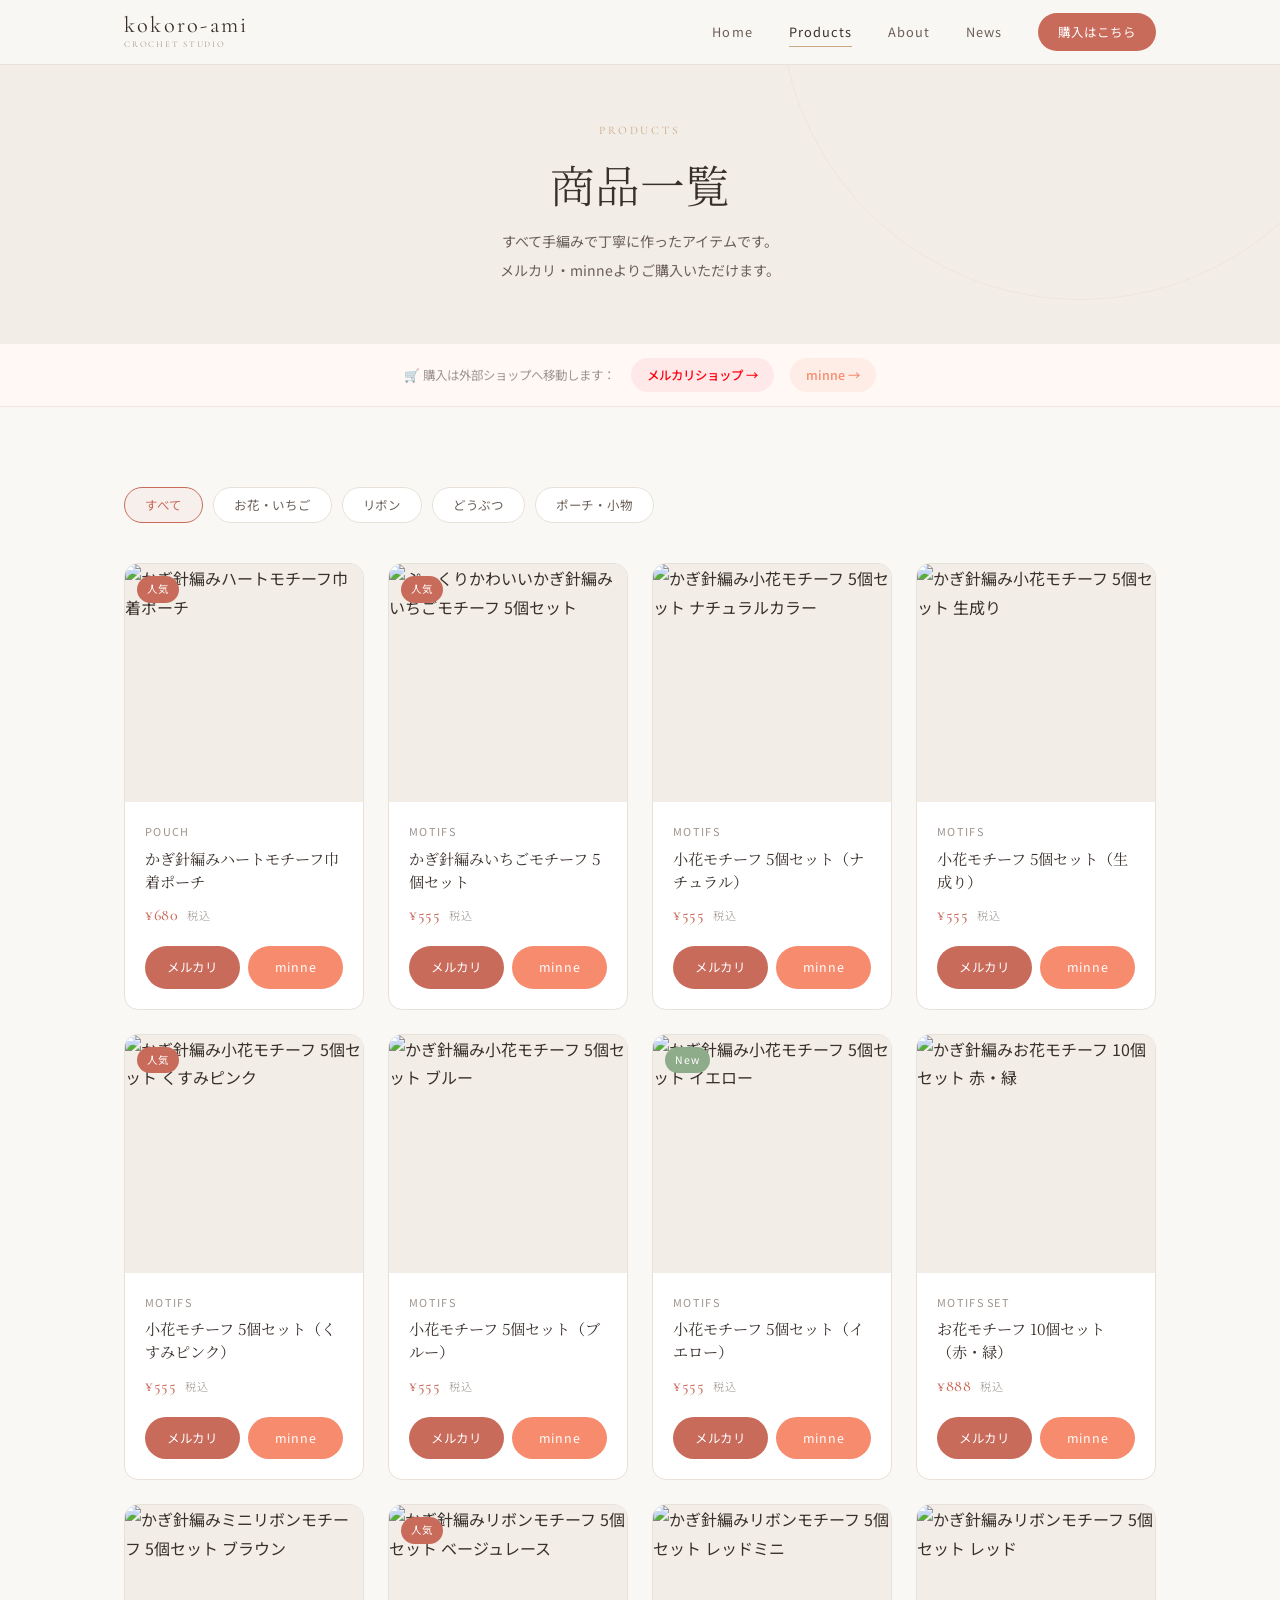
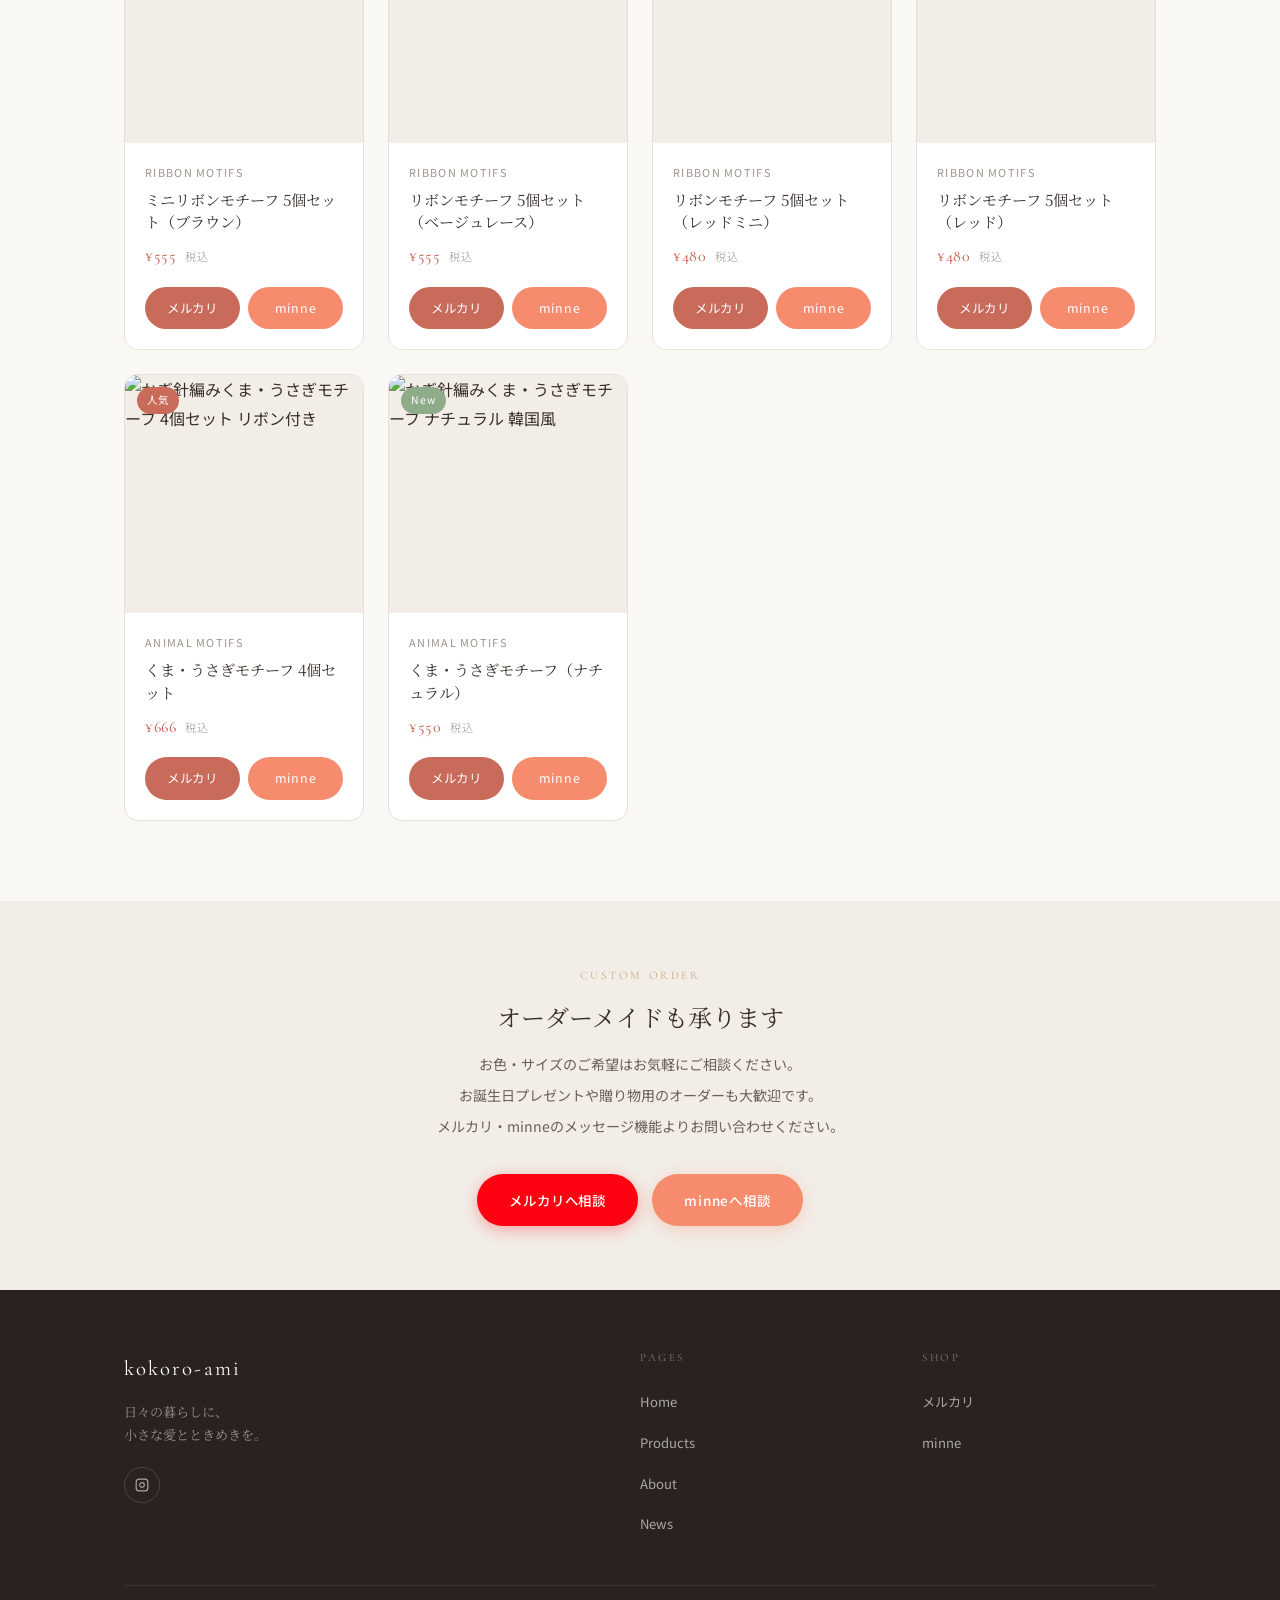
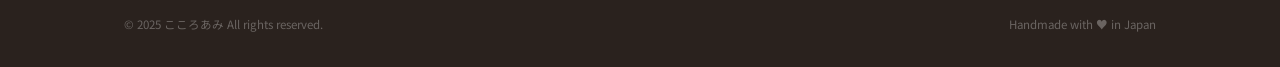
==== products.html @ f8384f7b "初回リリース: こころあみ ウェブサイト - トップページ / 商品一覧 / About / News の4ページ構成 - 全商品にminne実写画像を使用 - メルカリ・minne・Instagra" ====
<!DOCTYPE html>
<html lang="ja">
<head>
  <meta charset="UTF-8">
  <meta name="viewport" content="width=device-width, initial-scale=1.0">
  <title>商品一覧 | こころあみ Crochet Studio</title>
  <meta name="description" content="こころあみの商品一覧。かぎ針編みのモチーフ・リボン・どうぶつ・ポーチなど全商品をご覧いただけます。">
  <link rel="stylesheet" href="css/style.css">
  <link rel="preconnect" href="https://fonts.googleapis.com">
  <link rel="preconnect" href="https://fonts.gstatic.com" crossorigin>
</head>
<body>

  <!-- ========== HEADER ========== -->
  <header class="site-header">
    <div class="container">
      <div class="header-inner">
        <a href="index.html" class="site-logo">
          <span class="en">kokoro-ami</span>
          <span class="site-logo__sub">crochet studio</span>
        </a>
        <nav class="site-nav">
          <a href="index.html"    class="site-nav__link">Home</a>
          <a href="products.html" class="site-nav__link">Products</a>
          <a href="about.html"    class="site-nav__link">About</a>
          <a href="news.html"     class="site-nav__link">News</a>
          <a href="products.html" class="site-nav__cta">購入はこちら</a>
        </nav>
        <button class="hamburger" aria-label="メニュー">
          <span></span><span></span><span></span>
        </button>
      </div>
    </div>
    <nav class="mobile-nav">
      <a href="index.html"    class="mobile-nav__link">Home</a>
      <a href="products.html" class="mobile-nav__link">Products</a>
      <a href="about.html"    class="mobile-nav__link">About</a>
      <a href="news.html"     class="mobile-nav__link">News</a>
      <a href="products.html" class="mobile-nav__cta">商品をみる →</a>
    </nav>
  </header>

  <main>

    <!-- ========== PAGE HERO ========== -->
    <div class="page-hero">
      <p class="page-hero__label">Products</p>
      <h1 class="page-hero__title">商品一覧</h1>
      <p class="page-hero__desc">すべて手編みで丁寧に作ったアイテムです。<br>メルカリ・minneよりご購入いただけます。</p>
    </div>

    <!-- ========== SHOP NOTICE ========== -->
    <div style="background:#fff8f5;border-bottom:1px solid #f0e4dc;padding:14px 0;">
      <div class="container" style="display:flex;align-items:center;gap:16px;flex-wrap:wrap;justify-content:center;">
        <span style="font-size:0.78rem;color:#9e948d;">🛒 購入は外部ショップへ移動します：</span>
        <a href="https://jp.mercari.com/user/profile/524631286" target="_blank" rel="noopener"
           style="font-size:0.78rem;font-weight:500;color:#ff0211;background:rgba(255,2,17,0.06);padding:6px 16px;border-radius:100px;">
          メルカリショップ →
        </a>
        <a href="https://minne.com/@08024486901" target="_blank" rel="noopener"
           style="font-size:0.78rem;font-weight:500;color:#f68b6e;background:rgba(246,139,110,0.1);padding:6px 16px;border-radius:100px;">
          minne →
        </a>
      </div>
    </div>

    <!-- ========== PRODUCTS ========== -->
    <section class="section">
      <div class="container">

        <!-- Filter bar -->
        <div class="filter-bar" id="filterBar">
          <button class="filter-btn active" data-filter="all">すべて</button>
          <button class="filter-btn" data-filter="flower">お花・いちご</button>
          <button class="filter-btn" data-filter="ribbon">リボン</button>
          <button class="filter-btn" data-filter="animal">どうぶつ</button>
          <button class="filter-btn" data-filter="pouch">ポーチ・小物</button>
        </div>

        <div class="product-grid" id="productGrid">

          <!-- ── ポーチ ── -->
          <div class="product-card fade-in" data-category="pouch">
            <div class="product-card__img-wrap">
              <img src="https://image.minne.com/minne/mobile_app_product/480x480cq85/97c73c054693f925b05634281f126f0fa95602ac.jpeg"
                   alt="かぎ針編みハートモチーフ巾着ポーチ" loading="lazy">
              <span class="product-card__badge product-card__badge--popular">人気</span>
            </div>
            <div class="product-card__body">
              <p class="product-card__category">Pouch</p>
              <h3 class="product-card__name">かぎ針編みハートモチーフ巾着ポーチ</h3>
              <p class="product-card__price">¥680 <span>税込</span></p>
              <div class="product-card__actions">
                <a href="https://jp.mercari.com/user/profile/524631286" target="_blank" rel="noopener" class="btn btn--buy">メルカリ</a>
                <a href="https://minne.com/@08024486901" target="_blank" rel="noopener" class="btn btn--buy btn--buy-minne">minne</a>
              </div>
            </div>
          </div>

          <!-- ── いちご ── -->
          <div class="product-card fade-in" data-category="flower">
            <div class="product-card__img-wrap">
              <img src="https://image.minne.com/minne/mobile_app_product/480x480cq85/3b2feb68a5bfdeeb9cb91e5f90c5ac703e5b3133.jpeg"
                   alt="ぷっくりかわいいかぎ針編みいちごモチーフ 5個セット" loading="lazy">
              <span class="product-card__badge product-card__badge--popular">人気</span>
            </div>
            <div class="product-card__body">
              <p class="product-card__category">Motifs</p>
              <h3 class="product-card__name">かぎ針編みいちごモチーフ 5個セット</h3>
              <p class="product-card__price">¥555 <span>税込</span></p>
              <div class="product-card__actions">
                <a href="https://jp.mercari.com/user/profile/524631286" target="_blank" rel="noopener" class="btn btn--buy">メルカリ</a>
                <a href="https://minne.com/@08024486901" target="_blank" rel="noopener" class="btn btn--buy btn--buy-minne">minne</a>
              </div>
            </div>
          </div>

          <!-- ── お花（ナチュラル）── -->
          <div class="product-card fade-in" data-category="flower">
            <div class="product-card__img-wrap">
              <img src="https://image.minne.com/minne/mobile_app_product/480x480cq85/cc2a176c7b3c25e986ad065810cd9d0582f1ad86.jpeg"
                   alt="かぎ針編み小花モチーフ 5個セット ナチュラルカラー" loading="lazy">
            </div>
            <div class="product-card__body">
              <p class="product-card__category">Motifs</p>
              <h3 class="product-card__name">小花モチーフ 5個セット（ナチュラル）</h3>
              <p class="product-card__price">¥555 <span>税込</span></p>
              <div class="product-card__actions">
                <a href="https://jp.mercari.com/user/profile/524631286" target="_blank" rel="noopener" class="btn btn--buy">メルカリ</a>
                <a href="https://minne.com/@08024486901" target="_blank" rel="noopener" class="btn btn--buy btn--buy-minne">minne</a>
              </div>
            </div>
          </div>

          <!-- ── お花（生成り）── -->
          <div class="product-card fade-in" data-category="flower">
            <div class="product-card__img-wrap">
              <img src="https://image.minne.com/minne/mobile_app_product/480x480cq85/f30434375dd69c7af869bf06f82e122321175855.jpeg"
                   alt="かぎ針編み小花モチーフ 5個セット 生成り" loading="lazy">
            </div>
            <div class="product-card__body">
              <p class="product-card__category">Motifs</p>
              <h3 class="product-card__name">小花モチーフ 5個セット（生成り）</h3>
              <p class="product-card__price">¥555 <span>税込</span></p>
              <div class="product-card__actions">
                <a href="https://jp.mercari.com/user/profile/524631286" target="_blank" rel="noopener" class="btn btn--buy">メルカリ</a>
                <a href="https://minne.com/@08024486901" target="_blank" rel="noopener" class="btn btn--buy btn--buy-minne">minne</a>
              </div>
            </div>
          </div>

          <!-- ── お花（くすみピンク）── -->
          <div class="product-card fade-in" data-category="flower">
            <div class="product-card__img-wrap">
              <img src="https://image.minne.com/minne/mobile_app_product/480x480cq85/8d0871b282944b3da3c19ce23508d1c6f6ec4650.jpeg"
                   alt="かぎ針編み小花モチーフ 5個セット くすみピンク" loading="lazy">
              <span class="product-card__badge product-card__badge--popular">人気</span>
            </div>
            <div class="product-card__body">
              <p class="product-card__category">Motifs</p>
              <h3 class="product-card__name">小花モチーフ 5個セット（くすみピンク）</h3>
              <p class="product-card__price">¥555 <span>税込</span></p>
              <div class="product-card__actions">
                <a href="https://jp.mercari.com/user/profile/524631286" target="_blank" rel="noopener" class="btn btn--buy">メルカリ</a>
                <a href="https://minne.com/@08024486901" target="_blank" rel="noopener" class="btn btn--buy btn--buy-minne">minne</a>
              </div>
            </div>
          </div>

          <!-- ── 小花（ブルー）── -->
          <div class="product-card fade-in" data-category="flower">
            <div class="product-card__img-wrap">
              <img src="https://image.minne.com/minne/mobile_app_product/480x480cq85/32978cce001013e658154257174a0d63493a8c06.jpeg"
                   alt="かぎ針編み小花モチーフ 5個セット ブルー" loading="lazy">
            </div>
            <div class="product-card__body">
              <p class="product-card__category">Motifs</p>
              <h3 class="product-card__name">小花モチーフ 5個セット（ブルー）</h3>
              <p class="product-card__price">¥555 <span>税込</span></p>
              <div class="product-card__actions">
                <a href="https://jp.mercari.com/user/profile/524631286" target="_blank" rel="noopener" class="btn btn--buy">メルカリ</a>
                <a href="https://minne.com/@08024486901" target="_blank" rel="noopener" class="btn btn--buy btn--buy-minne">minne</a>
              </div>
            </div>
          </div>

          <!-- ── 小花（イエロー）── -->
          <div class="product-card fade-in" data-category="flower">
            <div class="product-card__img-wrap">
              <img src="https://image.minne.com/minne/mobile_app_product/480x480cq85/3549f0761dae6ce0ffcfe82671da58f5905525c5.jpeg"
                   alt="かぎ針編み小花モチーフ 5個セット イエロー" loading="lazy">
              <span class="product-card__badge product-card__badge--new">New</span>
            </div>
            <div class="product-card__body">
              <p class="product-card__category">Motifs</p>
              <h3 class="product-card__name">小花モチーフ 5個セット（イエロー）</h3>
              <p class="product-card__price">¥555 <span>税込</span></p>
              <div class="product-card__actions">
                <a href="https://jp.mercari.com/user/profile/524631286" target="_blank" rel="noopener" class="btn btn--buy">メルカリ</a>
                <a href="https://minne.com/@08024486901" target="_blank" rel="noopener" class="btn btn--buy btn--buy-minne">minne</a>
              </div>
            </div>
          </div>

          <!-- ── お花 10個セット ── -->
          <div class="product-card fade-in" data-category="flower">
            <div class="product-card__img-wrap">
              <img src="https://image.minne.com/minne/mobile_app_product/480x480cq85/abe0cb1739501a4a43c2a972c5ce974937daf04a.jpeg"
                   alt="かぎ針編みお花モチーフ 10個セット 赤・緑" loading="lazy">
            </div>
            <div class="product-card__body">
              <p class="product-card__category">Motifs Set</p>
              <h3 class="product-card__name">お花モチーフ 10個セット（赤・緑）</h3>
              <p class="product-card__price">¥888 <span>税込</span></p>
              <div class="product-card__actions">
                <a href="https://jp.mercari.com/user/profile/524631286" target="_blank" rel="noopener" class="btn btn--buy">メルカリ</a>
                <a href="https://minne.com/@08024486901" target="_blank" rel="noopener" class="btn btn--buy btn--buy-minne">minne</a>
              </div>
            </div>
          </div>

          <!-- ── リボン（ブラウン）── -->
          <div class="product-card fade-in" data-category="ribbon">
            <div class="product-card__img-wrap">
              <img src="https://image.minne.com/minne/mobile_app_product/480x480cq85/b83835acaa676615a3395aed237b5b21716f81ef.jpeg"
                   alt="かぎ針編みミニリボンモチーフ 5個セット ブラウン" loading="lazy">
            </div>
            <div class="product-card__body">
              <p class="product-card__category">Ribbon Motifs</p>
              <h3 class="product-card__name">ミニリボンモチーフ 5個セット（ブラウン）</h3>
              <p class="product-card__price">¥555 <span>税込</span></p>
              <div class="product-card__actions">
                <a href="https://jp.mercari.com/user/profile/524631286" target="_blank" rel="noopener" class="btn btn--buy">メルカリ</a>
                <a href="https://minne.com/@08024486901" target="_blank" rel="noopener" class="btn btn--buy btn--buy-minne">minne</a>
              </div>
            </div>
          </div>

          <!-- ── リボン（ベージュレース）── -->
          <div class="product-card fade-in" data-category="ribbon">
            <div class="product-card__img-wrap">
              <img src="https://image.minne.com/minne/mobile_app_product/480x480cq85/f4f87bc8ddf4c8d05d528da85dfa5c455a7cce2f.jpeg"
                   alt="かぎ針編みリボンモチーフ 5個セット ベージュレース" loading="lazy">
              <span class="product-card__badge product-card__badge--popular">人気</span>
            </div>
            <div class="product-card__body">
              <p class="product-card__category">Ribbon Motifs</p>
              <h3 class="product-card__name">リボンモチーフ 5個セット（ベージュレース）</h3>
              <p class="product-card__price">¥555 <span>税込</span></p>
              <div class="product-card__actions">
                <a href="https://jp.mercari.com/user/profile/524631286" target="_blank" rel="noopener" class="btn btn--buy">メルカリ</a>
                <a href="https://minne.com/@08024486901" target="_blank" rel="noopener" class="btn btn--buy btn--buy-minne">minne</a>
              </div>
            </div>
          </div>

          <!-- ── リボン（レッドミニ）── -->
          <div class="product-card fade-in" data-category="ribbon">
            <div class="product-card__img-wrap">
              <img src="https://image.minne.com/minne/mobile_app_product/480x480cq85/de746868013bb0dac34af6a8ea4a66ab222ffc91.jpeg"
                   alt="かぎ針編みリボンモチーフ 5個セット レッドミニ" loading="lazy">
            </div>
            <div class="product-card__body">
              <p class="product-card__category">Ribbon Motifs</p>
              <h3 class="product-card__name">リボンモチーフ 5個セット（レッドミニ）</h3>
              <p class="product-card__price">¥480 <span>税込</span></p>
              <div class="product-card__actions">
                <a href="https://jp.mercari.com/user/profile/524631286" target="_blank" rel="noopener" class="btn btn--buy">メルカリ</a>
                <a href="https://minne.com/@08024486901" target="_blank" rel="noopener" class="btn btn--buy btn--buy-minne">minne</a>
              </div>
            </div>
          </div>

          <!-- ── リボン（レッド）── -->
          <div class="product-card fade-in" data-category="ribbon">
            <div class="product-card__img-wrap">
              <img src="https://image.minne.com/minne/mobile_app_product/480x480cq85/39d3260df2d241d64e7bb2d0012b20b010deed7c.jpeg"
                   alt="かぎ針編みリボンモチーフ 5個セット レッド" loading="lazy">
            </div>
            <div class="product-card__body">
              <p class="product-card__category">Ribbon Motifs</p>
              <h3 class="product-card__name">リボンモチーフ 5個セット（レッド）</h3>
              <p class="product-card__price">¥480 <span>税込</span></p>
              <div class="product-card__actions">
                <a href="https://jp.mercari.com/user/profile/524631286" target="_blank" rel="noopener" class="btn btn--buy">メルカリ</a>
                <a href="https://minne.com/@08024486901" target="_blank" rel="noopener" class="btn btn--buy btn--buy-minne">minne</a>
              </div>
            </div>
          </div>

          <!-- ── くま・うさぎ 4個セット ── -->
          <div class="product-card fade-in" data-category="animal">
            <div class="product-card__img-wrap">
              <img src="https://image.minne.com/minne/mobile_app_product/480x480cq85/8b7760011ed27a3f1c31b550831278143e4acdd9.jpeg"
                   alt="かぎ針編みくま・うさぎモチーフ 4個セット リボン付き" loading="lazy">
              <span class="product-card__badge product-card__badge--popular">人気</span>
            </div>
            <div class="product-card__body">
              <p class="product-card__category">Animal Motifs</p>
              <h3 class="product-card__name">くま・うさぎモチーフ 4個セット</h3>
              <p class="product-card__price">¥666 <span>税込</span></p>
              <div class="product-card__actions">
                <a href="https://jp.mercari.com/user/profile/524631286" target="_blank" rel="noopener" class="btn btn--buy">メルカリ</a>
                <a href="https://minne.com/@08024486901" target="_blank" rel="noopener" class="btn btn--buy btn--buy-minne">minne</a>
              </div>
            </div>
          </div>

          <!-- ── くま・うさぎ ナチュラル ── -->
          <div class="product-card fade-in" data-category="animal">
            <div class="product-card__img-wrap">
              <img src="https://image.minne.com/minne/mobile_app_product/480x480cq85/6850656c6dcd702f2850e54897a5be87d08dbdc2.jpeg"
                   alt="かぎ針編みくま・うさぎモチーフ ナチュラル 韓国風" loading="lazy">
              <span class="product-card__badge product-card__badge--new">New</span>
            </div>
            <div class="product-card__body">
              <p class="product-card__category">Animal Motifs</p>
              <h3 class="product-card__name">くま・うさぎモチーフ（ナチュラル）</h3>
              <p class="product-card__price">¥550 <span>税込</span></p>
              <div class="product-card__actions">
                <a href="https://jp.mercari.com/user/profile/524631286" target="_blank" rel="noopener" class="btn btn--buy">メルカリ</a>
                <a href="https://minne.com/@08024486901" target="_blank" rel="noopener" class="btn btn--buy btn--buy-minne">minne</a>
              </div>
            </div>
          </div>

        </div>
      </div>
    </section>

    <!-- ========== CUSTOM ORDER CTA ========== -->
    <section style="background:var(--bg-alt);padding:64px 0;text-align:center;">
      <div class="container container--narrow">
        <span style="font-family:'Cormorant Garamond',serif;font-size:0.72rem;letter-spacing:0.22em;text-transform:uppercase;color:var(--primary);display:block;margin-bottom:14px;">Custom Order</span>
        <h2 style="font-family:'Noto Serif JP',serif;font-size:1.5rem;font-weight:400;margin-bottom:16px;color:var(--text);">オーダーメイドも承ります</h2>
        <p style="font-size:0.88rem;color:var(--text-mid);line-height:2.2;margin-bottom:32px;">
          お色・サイズのご希望はお気軽にご相談ください。<br>
          お誕生日プレゼントや贈り物用のオーダーも大歓迎です。<br>
          メルカリ・minneのメッセージ機能よりお問い合わせください。
        </p>
        <div style="display:flex;justify-content:center;gap:14px;flex-wrap:wrap;">
          <a href="https://jp.mercari.com/user/profile/524631286" target="_blank" rel="noopener" class="btn btn--mercari">メルカリへ相談</a>
          <a href="https://minne.com/@08024486901" target="_blank" rel="noopener" class="btn btn--minne">minneへ相談</a>
        </div>
      </div>
    </section>

  </main>

  <!-- ========== FOOTER ========== -->
  <footer class="site-footer">
    <div class="container">
      <div class="footer-inner">
        <div class="footer-brand">
          <p class="footer-brand__logo en">kokoro-ami</p>
          <p class="footer-brand__tagline">日々の暮らしに、<br>小さな愛とときめきを。</p>
          <div class="footer-social">
            <a href="https://www.instagram.com/life_m.to.s?igsh=MTYyY2ttYXVoemdxYQ%3D%3D&utm_source=qr" target="_blank" rel="noopener" class="footer-social__link" aria-label="Instagram">
              <svg width="14" height="14" viewBox="0 0 24 24" fill="none" stroke="currentColor" stroke-width="2">
                <rect x="2" y="2" width="20" height="20" rx="5"/><path d="M16 11.37A4 4 0 1 1 12.63 8 4 4 0 0 1 16 11.37z"/><line x1="17.5" y1="6.5" x2="17.51" y2="6.5"/>
              </svg>
            </a>
          </div>
        </div>
        <div class="footer-nav">
          <h3>Pages</h3>
          <ul>
            <li><a href="index.html">Home</a></li>
            <li><a href="products.html">Products</a></li>
            <li><a href="about.html">About</a></li>
            <li><a href="news.html">News</a></li>
          </ul>
        </div>
        <div class="footer-nav">
          <h3>Shop</h3>
          <ul>
            <li><a href="https://jp.mercari.com/user/profile/524631286" target="_blank" rel="noopener">メルカリ</a></li>
            <li><a href="https://minne.com/@08024486901" target="_blank" rel="noopener">minne</a></li>
          </ul>
        </div>
      </div>
      <div class="footer-bottom">
        <span>© 2025 こころあみ All rights reserved.</span>
        <span>Handmade with ♥ in Japan</span>
      </div>
    </div>
  </footer>

  <script src="js/main.js"></script>
  <script>
    const params = new URLSearchParams(window.location.search);
    const cat = params.get('cat');
    if (cat) {
      const btn = document.querySelector(`.filter-btn[data-filter="${cat}"]`);
      if (btn) btn.click();
    }
  </script>
</body>
</html>
---- css/style.css ----
/* ============================================
   てとて (Teto-te) — Handmade Shop
   Global Stylesheet
   ============================================ */

/* --- Google Fonts Import --- */
@import url('https://fonts.googleapis.com/css2?family=Cormorant+Garamond:ital,wght@0,300;0,400;0,500;1,300;1,400&family=Noto+Sans+JP:wght@300;400;500&family=Noto+Serif+JP:wght@300;400&display=swap');

/* --- CSS Custom Properties --- */
:root {
  --bg:           #faf8f5;
  --bg-alt:       #f2ede7;
  --bg-card:      #ffffff;
  --primary:      #c9a882;
  --primary-dark: #a8845f;
  --accent:       #c96b5a;
  --accent-soft:  #e8c0b5;
  --sage:         #8fac8a;
  --sage-light:   #d4e3d2;
  --text:         #3a302b;
  --text-mid:     #6b5f58;
  --text-light:   #9e948d;
  --white:        #ffffff;
  --border:       #e8e1d9;
  --shadow:       rgba(58, 48, 43, 0.08);
  --shadow-md:    rgba(58, 48, 43, 0.14);

  --font-en:      'Cormorant Garamond', Georgia, serif;
  --font-jp:      'Noto Sans JP', 'Hiragino Kaku Gothic ProN', sans-serif;
  --font-jp-serif:'Noto Serif JP', 'Hiragino Mincho ProN', serif;

  --radius-sm:    8px;
  --radius-md:    14px;
  --radius-lg:    24px;
  --radius-pill:  100px;

  --transition:   0.3s cubic-bezier(0.4, 0, 0.2, 1);
  --max-w:        1080px;
  --max-w-narrow: 720px;
}

/* --- Reset & Base --- */
*, *::before, *::after { box-sizing: border-box; margin: 0; padding: 0; }

html {
  scroll-behavior: smooth;
  font-size: 16px;
}

body {
  font-family: var(--font-jp);
  background-color: var(--bg);
  color: var(--text);
  line-height: 1.8;
  -webkit-font-smoothing: antialiased;
}

img { display: block; max-width: 100%; height: auto; }
a  { color: inherit; text-decoration: none; }
ul { list-style: none; }
button { cursor: pointer; border: none; background: none; font-family: inherit; }

/* --- Typography --- */
.en { font-family: var(--font-en); }

h1, h2, h3 {
  font-family: var(--font-jp-serif);
  font-weight: 400;
  line-height: 1.4;
}

/* --- Layout Utilities --- */
.container {
  width: 100%;
  max-width: var(--max-w);
  margin: 0 auto;
  padding: 0 24px;
}

.container--narrow {
  max-width: var(--max-w-narrow);
}

.section {
  padding: 80px 0;
}

.section--alt {
  background-color: var(--bg-alt);
}

/* --- Section Header --- */
.section-header {
  text-align: center;
  margin-bottom: 56px;
}

.section-header__label {
  display: inline-block;
  font-family: var(--font-en);
  font-size: 0.75rem;
  letter-spacing: 0.25em;
  text-transform: uppercase;
  color: var(--primary);
  margin-bottom: 12px;
}

.section-header__title {
  font-size: clamp(1.5rem, 4vw, 2rem);
  color: var(--text);
  margin-bottom: 16px;
}

.section-header__desc {
  font-size: 0.9rem;
  color: var(--text-mid);
  max-width: 520px;
  margin: 0 auto;
  line-height: 2;
}

/* ============================================
   HEADER / NAV
   ============================================ */
.site-header {
  position: fixed;
  top: 0; left: 0; right: 0;
  z-index: 100;
  background: rgba(250, 248, 245, 0.92);
  backdrop-filter: blur(12px);
  -webkit-backdrop-filter: blur(12px);
  border-bottom: 1px solid var(--border);
  transition: box-shadow var(--transition);
}

.site-header.scrolled {
  box-shadow: 0 2px 20px var(--shadow);
}

.header-inner {
  display: flex;
  align-items: center;
  justify-content: space-between;
  height: 64px;
}

.site-logo {
  font-family: var(--font-en);
  font-size: 1.4rem;
  font-weight: 400;
  letter-spacing: 0.1em;
  color: var(--text);
  display: flex;
  flex-direction: column;
  line-height: 1;
}

.site-logo__sub {
  font-size: 0.55rem;
  letter-spacing: 0.2em;
  color: var(--text-light);
  margin-top: 4px;
  text-transform: uppercase;
}

.site-nav {
  display: flex;
  align-items: center;
  gap: 36px;
}

.site-nav__link {
  font-size: 0.8rem;
  letter-spacing: 0.08em;
  color: var(--text-mid);
  transition: color var(--transition);
  position: relative;
}

.site-nav__link::after {
  content: '';
  position: absolute;
  bottom: -3px; left: 0; right: 100%;
  height: 1px;
  background: var(--primary);
  transition: right var(--transition);
}

.site-nav__link:hover,
.site-nav__link.active {
  color: var(--text);
}

.site-nav__link:hover::after,
.site-nav__link.active::after {
  right: 0;
}

.site-nav__cta {
  font-size: 0.78rem;
  letter-spacing: 0.08em;
  padding: 8px 20px;
  background: var(--accent);
  color: var(--white);
  border-radius: var(--radius-pill);
  transition: background var(--transition), transform var(--transition);
}

.site-nav__cta:hover {
  background: var(--primary-dark);
  transform: translateY(-1px);
}

/* Hamburger */
.hamburger {
  display: none;
  flex-direction: column;
  gap: 5px;
  padding: 4px;
}

.hamburger span {
  display: block;
  width: 22px;
  height: 1.5px;
  background: var(--text);
  border-radius: 2px;
  transition: var(--transition);
}

.hamburger.open span:nth-child(1) { transform: translateY(6.5px) rotate(45deg); }
.hamburger.open span:nth-child(2) { opacity: 0; }
.hamburger.open span:nth-child(3) { transform: translateY(-6.5px) rotate(-45deg); }

/* Mobile Nav */
.mobile-nav {
  display: none;
  flex-direction: column;
  background: var(--white);
  border-top: 1px solid var(--border);
  padding: 24px;
  gap: 20px;
}

.mobile-nav.open { display: flex; }

.mobile-nav__link {
  font-size: 0.9rem;
  color: var(--text-mid);
  padding: 8px 0;
  border-bottom: 1px solid var(--border);
}

.mobile-nav__cta {
  margin-top: 8px;
  text-align: center;
  padding: 12px;
  background: var(--accent);
  color: var(--white);
  border-radius: var(--radius-pill);
  font-size: 0.85rem;
}

/* ============================================
   HERO
   ============================================ */
.hero {
  min-height: 100svh;
  display: flex;
  align-items: center;
  position: relative;
  overflow: hidden;
  padding-top: 64px;
}

.hero-bg {
  position: absolute;
  inset: 0;
  background:
    radial-gradient(ellipse 80% 60% at 70% 50%, #f0e8df 0%, transparent 60%),
    radial-gradient(ellipse 50% 80% at 20% 80%, #e8d8cc 0%, transparent 50%),
    var(--bg);
}

/* Decorative circles */
.hero-bg::before {
  content: '';
  position: absolute;
  width: 400px; height: 400px;
  border-radius: 50%;
  border: 1px solid rgba(201, 168, 130, 0.2);
  top: 10%; right: 5%;
}

.hero-bg::after {
  content: '';
  position: absolute;
  width: 240px; height: 240px;
  border-radius: 50%;
  border: 1px solid rgba(201, 168, 130, 0.15);
  bottom: 15%; left: 8%;
}

.hero-inner {
  position: relative;
  z-index: 1;
  display: grid;
  grid-template-columns: 1fr 1fr;
  gap: 60px;
  align-items: center;
}

.hero-text { max-width: 520px; }

.hero-badge {
  display: inline-flex;
  align-items: center;
  gap: 8px;
  font-family: var(--font-en);
  font-size: 0.72rem;
  letter-spacing: 0.2em;
  text-transform: uppercase;
  color: var(--primary);
  background: rgba(201, 168, 130, 0.12);
  padding: 6px 16px;
  border-radius: var(--radius-pill);
  margin-bottom: 28px;
}

.hero-badge::before {
  content: '';
  width: 6px; height: 6px;
  border-radius: 50%;
  background: var(--primary);
}

.hero-title {
  font-family: var(--font-jp-serif);
  font-size: clamp(2rem, 5vw, 3rem);
  font-weight: 300;
  line-height: 1.5;
  color: var(--text);
  margin-bottom: 12px;
}

.hero-title em {
  font-style: italic;
  font-family: var(--font-en);
  font-size: clamp(2.8rem, 7vw, 4.2rem);
  color: var(--primary);
  display: block;
  line-height: 1.1;
}

.hero-desc {
  font-size: 0.9rem;
  color: var(--text-mid);
  line-height: 2;
  margin-bottom: 36px;
  max-width: 400px;
}

.hero-actions {
  display: flex;
  align-items: center;
  gap: 20px;
  flex-wrap: wrap;
}

.btn {
  display: inline-flex;
  align-items: center;
  gap: 8px;
  font-family: var(--font-jp);
  font-size: 0.82rem;
  letter-spacing: 0.06em;
  padding: 14px 28px;
  border-radius: var(--radius-pill);
  transition: all var(--transition);
  white-space: nowrap;
}

.btn--primary {
  background: var(--accent);
  color: var(--white);
  box-shadow: 0 4px 16px rgba(201, 107, 90, 0.3);
}

.btn--primary:hover {
  background: #b85a49;
  transform: translateY(-2px);
  box-shadow: 0 8px 24px rgba(201, 107, 90, 0.35);
}

.btn--outline {
  border: 1px solid var(--border);
  color: var(--text-mid);
  background: transparent;
}

.btn--outline:hover {
  border-color: var(--primary);
  color: var(--text);
  background: rgba(201, 168, 130, 0.06);
}

.btn--ghost {
  color: var(--text-mid);
  font-size: 0.8rem;
  padding: 0;
  text-decoration: underline;
  text-underline-offset: 4px;
  text-decoration-color: var(--border);
  transition: color var(--transition), text-decoration-color var(--transition);
}

.btn--ghost:hover {
  color: var(--accent);
  text-decoration-color: var(--accent);
}

/* Hero visual */
.hero-visual {
  display: grid;
  grid-template-columns: 1fr 1fr;
  grid-template-rows: auto auto;
  gap: 16px;
}

.hero-card {
  border-radius: var(--radius-md);
  overflow: hidden;
  position: relative;
  aspect-ratio: 3/4;
  background: var(--bg-alt);
}

.hero-card:first-child {
  grid-column: span 2;
  aspect-ratio: 16/9;
}

.hero-card img,
.hero-card .placeholder-img {
  width: 100%; height: 100%;
  object-fit: cover;
}

/* Placeholder image CSS art */
.placeholder-img {
  display: flex;
  align-items: center;
  justify-content: center;
  font-family: var(--font-en);
  font-size: 0.7rem;
  letter-spacing: 0.15em;
  color: rgba(255,255,255,0.7);
  text-transform: uppercase;
}

.placeholder-img--hero1 {
  background: linear-gradient(135deg, #d4a896 0%, #c8846e 40%, #b06050 100%);
}

.placeholder-img--hero2 {
  background: linear-gradient(135deg, #e8d5c4 0%, #d4b99a 100%);
}

.placeholder-img--hero3 {
  background: linear-gradient(135deg, #c8d8c4 0%, #a0bc9c 100%);
}

/* ============================================
   CATEGORY SECTION
   ============================================ */
.category-grid {
  display: grid;
  grid-template-columns: repeat(3, 1fr);
  gap: 20px;
}

.category-card {
  position: relative;
  border-radius: var(--radius-lg);
  overflow: hidden;
  aspect-ratio: 3/4;
  cursor: pointer;
  transition: transform var(--transition);
}

.category-card:hover {
  transform: translateY(-4px);
}

.category-card:hover .category-card__overlay {
  opacity: 1;
}

.category-card:hover .category-card__img {
  transform: scale(1.04);
}

.category-card__img {
  width: 100%; height: 100%;
  object-fit: cover;
  transition: transform 0.6s cubic-bezier(0.4, 0, 0.2, 1);
}

.ph-hairgom {
  background: linear-gradient(160deg, #e8c4c0 0%, #c9756a 50%, #a85a52 100%);
}

.ph-amigurumi {
  background: linear-gradient(160deg, #f0e0cc 0%, #d4b080 50%, #b89060 100%);
}

.ph-kinchaku {
  background: linear-gradient(160deg, #d8e4d0 0%, #a8c0a0 50%, #7a9870 100%);
}

.category-card__overlay {
  position: absolute;
  inset: 0;
  background: rgba(58, 48, 43, 0.25);
  opacity: 0;
  transition: opacity var(--transition);
}

.category-card__body {
  position: absolute;
  bottom: 0; left: 0; right: 0;
  padding: 28px 24px 24px;
  background: linear-gradient(to top, rgba(30,20,15,0.75) 0%, transparent 100%);
  color: var(--white);
}

.category-card__en {
  font-family: var(--font-en);
  font-size: 0.7rem;
  letter-spacing: 0.2em;
  text-transform: uppercase;
  opacity: 0.8;
  margin-bottom: 4px;
}

.category-card__name {
  font-family: var(--font-jp-serif);
  font-size: 1.1rem;
  font-weight: 400;
  margin-bottom: 8px;
}

.category-card__link {
  display: inline-flex;
  align-items: center;
  gap: 6px;
  font-size: 0.72rem;
  letter-spacing: 0.08em;
  opacity: 0.9;
  transition: gap var(--transition);
}

.category-card:hover .category-card__link { gap: 10px; }

.category-card__link::after {
  content: '→';
  font-family: Georgia, serif;
}

/* ============================================
   PRODUCT CARDS
   ============================================ */
.product-grid {
  display: grid;
  grid-template-columns: repeat(auto-fill, minmax(240px, 1fr));
  gap: 24px;
}

.product-card {
  background: var(--bg-card);
  border-radius: var(--radius-md);
  overflow: hidden;
  border: 1px solid var(--border);
  transition: transform var(--transition), box-shadow var(--transition);
  position: relative;
}

.product-card:hover {
  transform: translateY(-6px);
  box-shadow: 0 16px 40px var(--shadow-md);
}

.product-card__img-wrap {
  position: relative;
  aspect-ratio: 1/1;
  overflow: hidden;
  background: var(--bg-alt);
}

.product-card__img-wrap img,
.product-card__img-wrap .ph {
  width: 100%; height: 100%;
  object-fit: cover;
  transition: transform 0.6s cubic-bezier(0.4,0,0.2,1);
}

.product-card:hover .product-card__img-wrap img,
.product-card:hover .product-card__img-wrap .ph {
  transform: scale(1.06);
}

.product-card__badge {
  position: absolute;
  top: 12px; left: 12px;
  background: var(--accent);
  color: var(--white);
  font-size: 0.65rem;
  letter-spacing: 0.08em;
  padding: 4px 10px;
  border-radius: var(--radius-pill);
}

.product-card__badge--new { background: var(--sage); }
.product-card__badge--popular { background: var(--accent); }

.product-card__body {
  padding: 20px;
}

.product-card__category {
  font-size: 0.68rem;
  letter-spacing: 0.12em;
  color: var(--text-light);
  text-transform: uppercase;
  margin-bottom: 6px;
}

.product-card__name {
  font-family: var(--font-jp-serif);
  font-size: 0.95rem;
  color: var(--text);
  margin-bottom: 8px;
  line-height: 1.5;
}

.product-card__price {
  font-family: var(--font-en);
  font-size: 1rem;
  color: var(--accent);
  font-weight: 500;
  letter-spacing: 0.04em;
  margin-bottom: 16px;
}

.product-card__price span {
  font-size: 0.7rem;
  color: var(--text-light);
  font-family: var(--font-jp);
  font-weight: 300;
  margin-left: 4px;
}

.product-card__actions {
  display: flex;
  gap: 8px;
}

.btn--buy {
  flex: 1;
  justify-content: center;
  padding: 10px 16px;
  font-size: 0.78rem;
  background: var(--accent);
  color: var(--white);
  border-radius: var(--radius-pill);
  transition: all var(--transition);
}

.btn--buy:hover {
  background: #b85a49;
  transform: translateY(-1px);
}

.btn--buy-minne {
  background: #f68b6e;
}

.btn--buy-minne:hover {
  background: #e07a5e;
}

/* ============================================
   SHOP LINKS BANNER
   ============================================ */
.shop-links {
  background: var(--text);
  color: var(--white);
  padding: 60px 0;
}

.shop-links-inner {
  text-align: center;
}

.shop-links__label {
  font-family: var(--font-en);
  font-size: 0.72rem;
  letter-spacing: 0.25em;
  text-transform: uppercase;
  color: var(--primary);
  margin-bottom: 16px;
}

.shop-links__title {
  font-family: var(--font-jp-serif);
  font-size: clamp(1.3rem, 3vw, 1.8rem);
  font-weight: 300;
  margin-bottom: 12px;
  color: var(--white);
}

.shop-links__desc {
  font-size: 0.82rem;
  color: rgba(255,255,255,0.6);
  margin-bottom: 36px;
  line-height: 2;
}

.shop-links__btns {
  display: flex;
  justify-content: center;
  gap: 16px;
  flex-wrap: wrap;
}

.btn--mercari {
  background: #ff0211;
  color: var(--white);
  padding: 14px 32px;
  border-radius: var(--radius-pill);
  font-size: 0.84rem;
  font-weight: 500;
  box-shadow: 0 4px 16px rgba(255, 2, 17, 0.3);
  transition: all var(--transition);
}

.btn--mercari:hover {
  background: #d40010;
  transform: translateY(-2px);
  box-shadow: 0 8px 24px rgba(255, 2, 17, 0.35);
}

.btn--minne {
  background: #f68b6e;
  color: var(--white);
  padding: 14px 32px;
  border-radius: var(--radius-pill);
  font-size: 0.84rem;
  font-weight: 500;
  box-shadow: 0 4px 16px rgba(246, 139, 110, 0.3);
  transition: all var(--transition);
}

.btn--minne:hover {
  background: #e07a5e;
  transform: translateY(-2px);
  box-shadow: 0 8px 24px rgba(246, 139, 110, 0.35);
}

/* ============================================
   ABOUT SECTION (homepage teaser)
   ============================================ */
.about-teaser {
  display: grid;
  grid-template-columns: 1fr 1fr;
  gap: 80px;
  align-items: center;
}

.about-teaser__img-wrap {
  position: relative;
}

.about-teaser__img {
  border-radius: var(--radius-lg);
  overflow: hidden;
  aspect-ratio: 4/5;
}

.about-teaser__img .ph {
  width: 100%; height: 100%;
  background: linear-gradient(160deg, #e8d5c4 0%, #c9a882 60%, #a88060 100%);
}

.about-teaser__deco {
  position: absolute;
  width: 180px; height: 180px;
  border-radius: 50%;
  border: 1px solid var(--border);
  bottom: -24px; right: -24px;
  z-index: -1;
}

.about-teaser__deco2 {
  position: absolute;
  width: 80px; height: 80px;
  border-radius: 50%;
  background: var(--sage-light);
  top: -16px; left: -16px;
  z-index: -1;
}

.about-teaser__label {
  font-family: var(--font-en);
  font-size: 0.72rem;
  letter-spacing: 0.22em;
  text-transform: uppercase;
  color: var(--primary);
  margin-bottom: 16px;
}

.about-teaser__title {
  font-size: clamp(1.4rem, 3.5vw, 1.9rem);
  margin-bottom: 24px;
  line-height: 1.6;
}

.about-teaser__body {
  font-size: 0.88rem;
  color: var(--text-mid);
  line-height: 2.2;
  margin-bottom: 12px;
}

.about-teaser__values {
  display: flex;
  gap: 16px;
  margin: 28px 0 36px;
  flex-wrap: wrap;
}

.value-pill {
  display: flex;
  align-items: center;
  gap: 8px;
  background: var(--bg-alt);
  border-radius: var(--radius-pill);
  padding: 8px 16px;
  font-size: 0.78rem;
  color: var(--text-mid);
}

.value-pill__icon {
  font-size: 1rem;
}

/* ============================================
   NEWS / BLOG CARDS
   ============================================ */
.news-grid {
  display: grid;
  grid-template-columns: repeat(auto-fill, minmax(300px, 1fr));
  gap: 28px;
}

.news-card {
  background: var(--bg-card);
  border-radius: var(--radius-md);
  overflow: hidden;
  border: 1px solid var(--border);
  transition: transform var(--transition), box-shadow var(--transition);
}

.news-card:hover {
  transform: translateY(-4px);
  box-shadow: 0 12px 32px var(--shadow);
}

.news-card__img-wrap {
  aspect-ratio: 16/9;
  overflow: hidden;
  background: var(--bg-alt);
}

.news-card__img-wrap .ph {
  width: 100%; height: 100%;
  object-fit: cover;
  transition: transform 0.6s ease;
}

.news-card:hover .news-card__img-wrap .ph {
  transform: scale(1.05);
}

.news-card__body { padding: 24px; }

.news-card__meta {
  display: flex;
  align-items: center;
  gap: 12px;
  margin-bottom: 10px;
}

.news-card__date {
  font-family: var(--font-en);
  font-size: 0.7rem;
  color: var(--text-light);
  letter-spacing: 0.06em;
}

.news-card__tag {
  font-size: 0.65rem;
  padding: 3px 10px;
  border-radius: var(--radius-pill);
  background: var(--sage-light);
  color: var(--sage);
  letter-spacing: 0.06em;
}

.news-card__tag--notice { background: rgba(201,168,130,0.2); color: var(--primary-dark); }
.news-card__tag--story  { background: var(--sage-light); color: var(--sage); }

.news-card__title {
  font-family: var(--font-jp-serif);
  font-size: 0.95rem;
  line-height: 1.6;
  margin-bottom: 10px;
  color: var(--text);
}

.news-card__excerpt {
  font-size: 0.8rem;
  color: var(--text-mid);
  line-height: 1.8;
  display: -webkit-box;
  -webkit-line-clamp: 2;
  -webkit-box-orient: vertical;
  overflow: hidden;
}

/* ============================================
   PAGE HERO (inner pages)
   ============================================ */
.page-hero {
  padding: 120px 0 60px;
  text-align: center;
  background: var(--bg-alt);
  position: relative;
  overflow: hidden;
}

.page-hero::before {
  content: '';
  position: absolute;
  width: 600px; height: 600px;
  border-radius: 50%;
  border: 1px solid rgba(201,168,130,0.12);
  top: -300px; right: -100px;
}

.page-hero__label {
  font-family: var(--font-en);
  font-size: 0.72rem;
  letter-spacing: 0.25em;
  text-transform: uppercase;
  color: var(--primary);
  margin-bottom: 12px;
}

.page-hero__title {
  font-size: clamp(1.8rem, 5vw, 2.8rem);
  font-weight: 300;
  color: var(--text);
  margin-bottom: 12px;
}

.page-hero__desc {
  font-size: 0.88rem;
  color: var(--text-mid);
  max-width: 480px;
  margin: 0 auto;
  line-height: 2;
}

/* ============================================
   PRODUCTS PAGE — FILTER BAR
   ============================================ */
.filter-bar {
  display: flex;
  gap: 10px;
  flex-wrap: wrap;
  margin-bottom: 40px;
}

.filter-btn {
  font-family: var(--font-jp);
  font-size: 0.78rem;
  letter-spacing: 0.06em;
  padding: 8px 20px;
  border-radius: var(--radius-pill);
  border: 1px solid var(--border);
  color: var(--text-mid);
  background: var(--white);
  transition: all var(--transition);
}

.filter-btn:hover,
.filter-btn.active {
  border-color: var(--accent);
  color: var(--accent);
  background: rgba(201, 107, 90, 0.06);
}

/* ============================================
   ABOUT PAGE CONTENT
   ============================================ */
.about-story {
  display: grid;
  grid-template-columns: 1fr 1fr;
  gap: 80px;
  align-items: start;
  margin-bottom: 80px;
}

.about-story__img {
  border-radius: var(--radius-lg);
  overflow: hidden;
  aspect-ratio: 3/4;
}

.about-story__img .ph {
  width: 100%; height: 100%;
}

.ph-about {
  background: linear-gradient(160deg, #f5e8dd 0%, #ddc0a0 60%, #c9a882 100%);
}

.about-values {
  display: grid;
  grid-template-columns: repeat(3, 1fr);
  gap: 24px;
  margin-bottom: 80px;
}

.value-card {
  background: var(--bg-card);
  border: 1px solid var(--border);
  border-radius: var(--radius-md);
  padding: 32px 24px;
  text-align: center;
}

.value-card__icon {
  font-size: 2rem;
  margin-bottom: 16px;
  display: block;
}

.value-card__title {
  font-family: var(--font-jp-serif);
  font-size: 1rem;
  margin-bottom: 12px;
  color: var(--text);
}

.value-card__body {
  font-size: 0.82rem;
  color: var(--text-mid);
  line-height: 2;
}

/* ============================================
   NEWS PAGE FULL
   ============================================ */
.news-featured {
  display: grid;
  grid-template-columns: 1fr 1fr;
  gap: 32px;
  margin-bottom: 64px;
}

.news-featured-card {
  border-radius: var(--radius-lg);
  overflow: hidden;
  background: var(--bg-card);
  border: 1px solid var(--border);
  display: flex;
  flex-direction: column;
}

.news-featured-card__img {
  aspect-ratio: 16/10;
  overflow: hidden;
}

.news-featured-card__img .ph {
  width: 100%; height: 100%;
  object-fit: cover;
}

.news-featured-card__body {
  padding: 28px;
  flex: 1;
  display: flex;
  flex-direction: column;
}

.news-featured-card__title {
  font-family: var(--font-jp-serif);
  font-size: 1.1rem;
  line-height: 1.6;
  margin: 12px 0 16px;
  color: var(--text);
}

.news-featured-card__body .btn--ghost {
  margin-top: auto;
  align-self: flex-start;
}

/* ============================================
   FOOTER
   ============================================ */
.site-footer {
  background: #2a221e;
  color: rgba(255,255,255,0.75);
  padding: 60px 0 32px;
}

.footer-inner {
  display: grid;
  grid-template-columns: 2fr 1fr 1fr;
  gap: 48px;
  margin-bottom: 48px;
}

.footer-brand__logo {
  font-family: var(--font-en);
  font-size: 1.3rem;
  letter-spacing: 0.1em;
  color: var(--white);
  margin-bottom: 12px;
}

.footer-brand__tagline {
  font-family: var(--font-jp-serif);
  font-size: 0.82rem;
  color: rgba(255,255,255,0.5);
  margin-bottom: 20px;
  line-height: 1.8;
}

.footer-social {
  display: flex;
  gap: 12px;
}

.footer-social__link {
  width: 36px; height: 36px;
  border-radius: 50%;
  border: 1px solid rgba(255,255,255,0.15);
  display: flex;
  align-items: center;
  justify-content: center;
  font-size: 0.85rem;
  color: rgba(255,255,255,0.6);
  transition: all var(--transition);
}

.footer-social__link:hover {
  border-color: var(--primary);
  color: var(--primary);
  background: rgba(201,168,130,0.1);
}

.footer-nav h3 {
  font-family: var(--font-en);
  font-size: 0.7rem;
  letter-spacing: 0.2em;
  text-transform: uppercase;
  color: rgba(255,255,255,0.4);
  margin-bottom: 20px;
}

.footer-nav ul {
  display: flex;
  flex-direction: column;
  gap: 12px;
}

.footer-nav a {
  font-size: 0.82rem;
  color: rgba(255,255,255,0.6);
  transition: color var(--transition);
}

.footer-nav a:hover { color: var(--white); }

.footer-bottom {
  border-top: 1px solid rgba(255,255,255,0.08);
  padding-top: 28px;
  display: flex;
  justify-content: space-between;
  align-items: center;
  font-size: 0.72rem;
  color: rgba(255,255,255,0.3);
  flex-wrap: wrap;
  gap: 12px;
}

/* ============================================
   UTILITIES & ANIMATIONS
   ============================================ */
.text-center { text-align: center; }
.mt-8  { margin-top: 8px; }
.mt-16 { margin-top: 16px; }
.mt-24 { margin-top: 24px; }
.mt-40 { margin-top: 40px; }
.mb-40 { margin-bottom: 40px; }

/* Fade-in animation */
.fade-in {
  opacity: 0;
  transform: translateY(24px);
  transition: opacity 0.7s ease, transform 0.7s ease;
}

.fade-in.visible {
  opacity: 1;
  transform: translateY(0);
}

.fade-in:nth-child(2) { transition-delay: 0.1s; }
.fade-in:nth-child(3) { transition-delay: 0.2s; }
.fade-in:nth-child(4) { transition-delay: 0.3s; }

/* Divider */
.divider {
  width: 40px;
  height: 1px;
  background: var(--primary);
  margin: 0 auto 24px;
}

/* Highlight text */
.text-accent { color: var(--accent); }
.text-primary { color: var(--primary); }

/* Safety badge */
.safety-badge {
  display: inline-flex;
  align-items: center;
  gap: 8px;
  background: var(--sage-light);
  color: var(--sage);
  padding: 10px 20px;
  border-radius: var(--radius-pill);
  font-size: 0.8rem;
}

/* ============================================
   RESPONSIVE — TABLET (≤768px)
   ============================================ */
@media (max-width: 768px) {
  .section { padding: 60px 0; }

  /* Nav */
  .site-nav { display: none; }
  .hamburger { display: flex; }

  /* Hero */
  .hero-inner {
    grid-template-columns: 1fr;
    gap: 40px;
    padding-top: 24px;
  }

  .hero-text { max-width: 100%; }
  .hero-visual { max-width: 440px; margin: 0 auto; }

  /* Category */
  .category-grid { grid-template-columns: 1fr; gap: 16px; }
  .category-card { aspect-ratio: 16/9; }

  /* Products */
  .product-grid { grid-template-columns: repeat(2, 1fr); gap: 16px; }

  /* About teaser */
  .about-teaser { grid-template-columns: 1fr; gap: 40px; }

  /* About page */
  .about-story { grid-template-columns: 1fr; gap: 40px; }
  .about-values { grid-template-columns: 1fr; }

  /* News featured */
  .news-featured { grid-template-columns: 1fr; }

  /* Footer */
  .footer-inner { grid-template-columns: 1fr; gap: 32px; }
  .footer-bottom { flex-direction: column; text-align: center; }
}

/* ============================================
   RESPONSIVE — MOBILE (≤480px)
   ============================================ */
@media (max-width: 480px) {
  .container { padding: 0 16px; }
  .section { padding: 48px 0; }

  .hero { min-height: auto; padding: 100px 0 48px; }

  .hero-title { font-size: 1.8rem; }
  .hero-title em { font-size: 2.8rem; }
  .hero-actions { flex-direction: column; align-items: flex-start; }

  .hero-visual { grid-template-columns: 1fr 1fr; }
  .hero-card:first-child { grid-column: span 2; aspect-ratio: 4/3; }

  .product-grid { grid-template-columns: 1fr 1fr; gap: 12px; }
  .product-card__body { padding: 14px; }
  .product-card__name { font-size: 0.82rem; }

  .news-grid { grid-template-columns: 1fr; }

  .shop-links__btns { flex-direction: column; align-items: center; }

  .filter-bar { gap: 8px; }
  .filter-btn { padding: 6px 14px; font-size: 0.72rem; }

  .about-values { grid-template-columns: 1fr; }
}
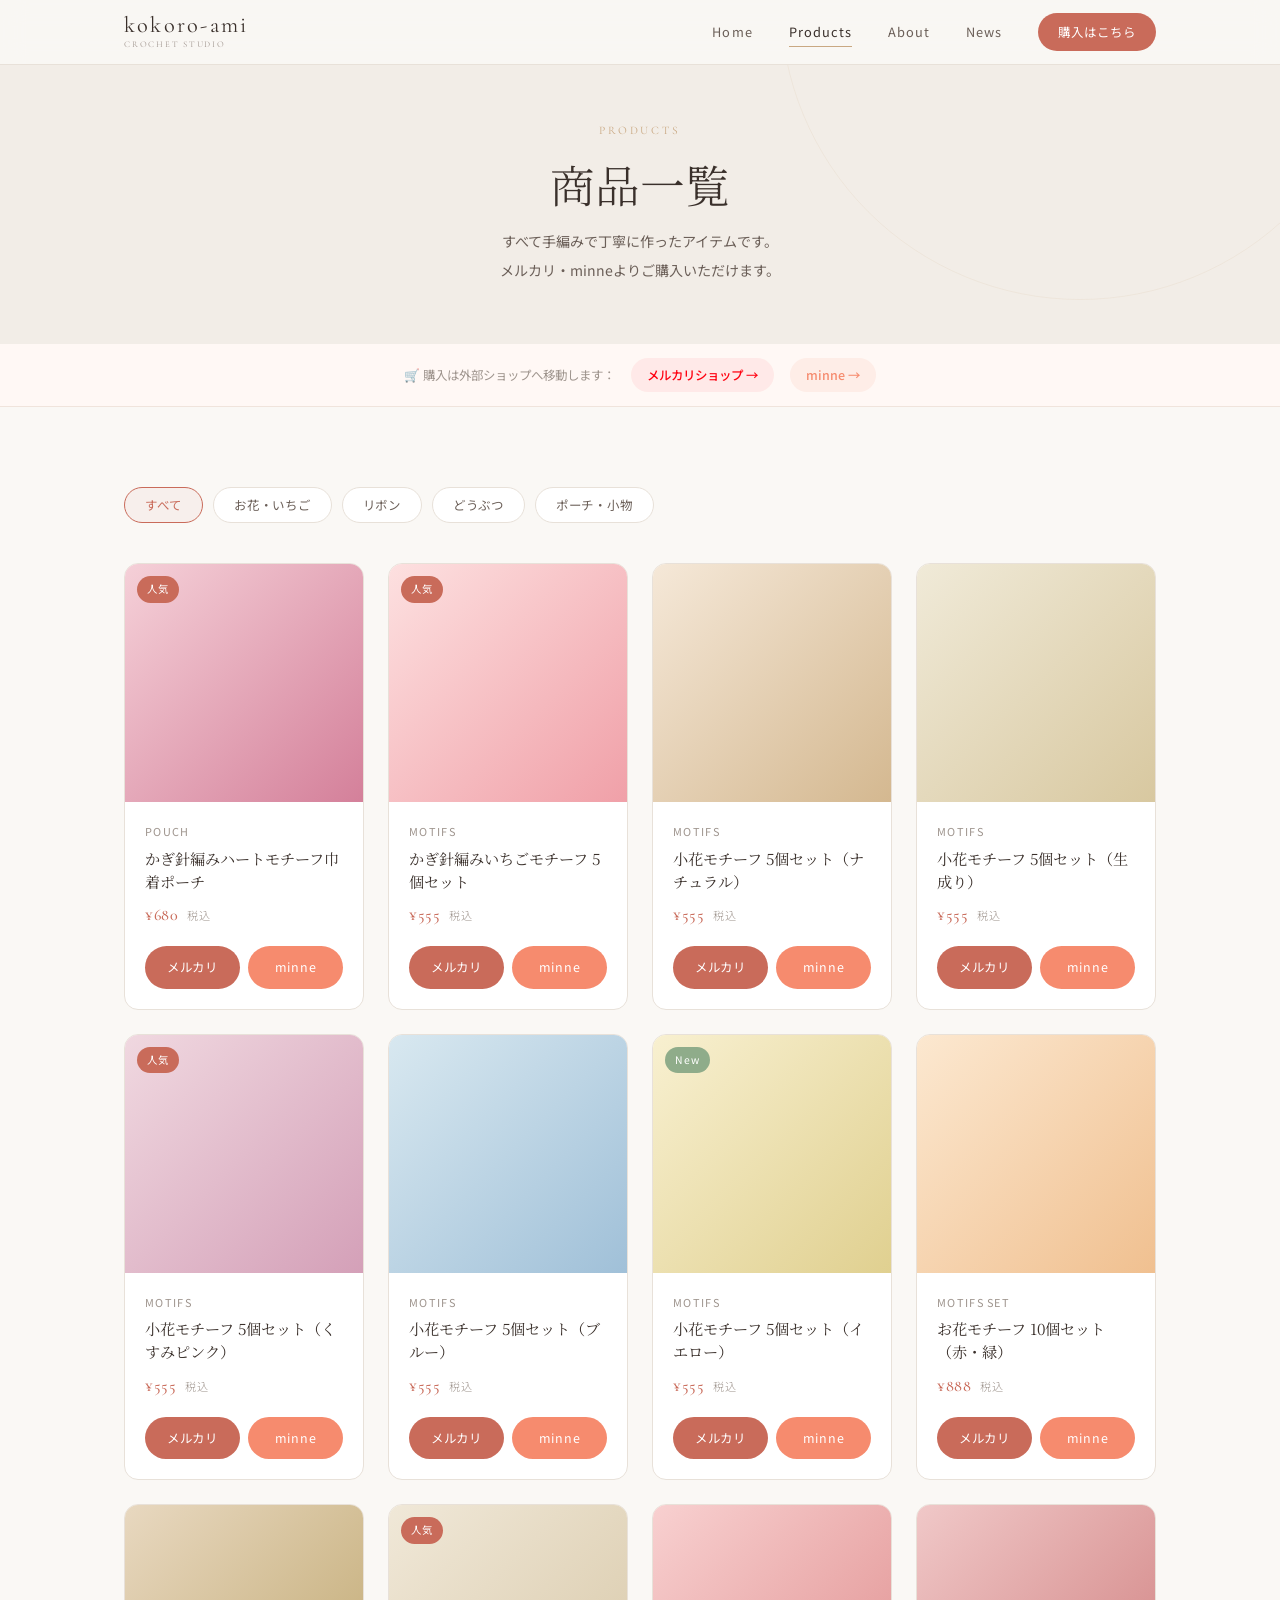
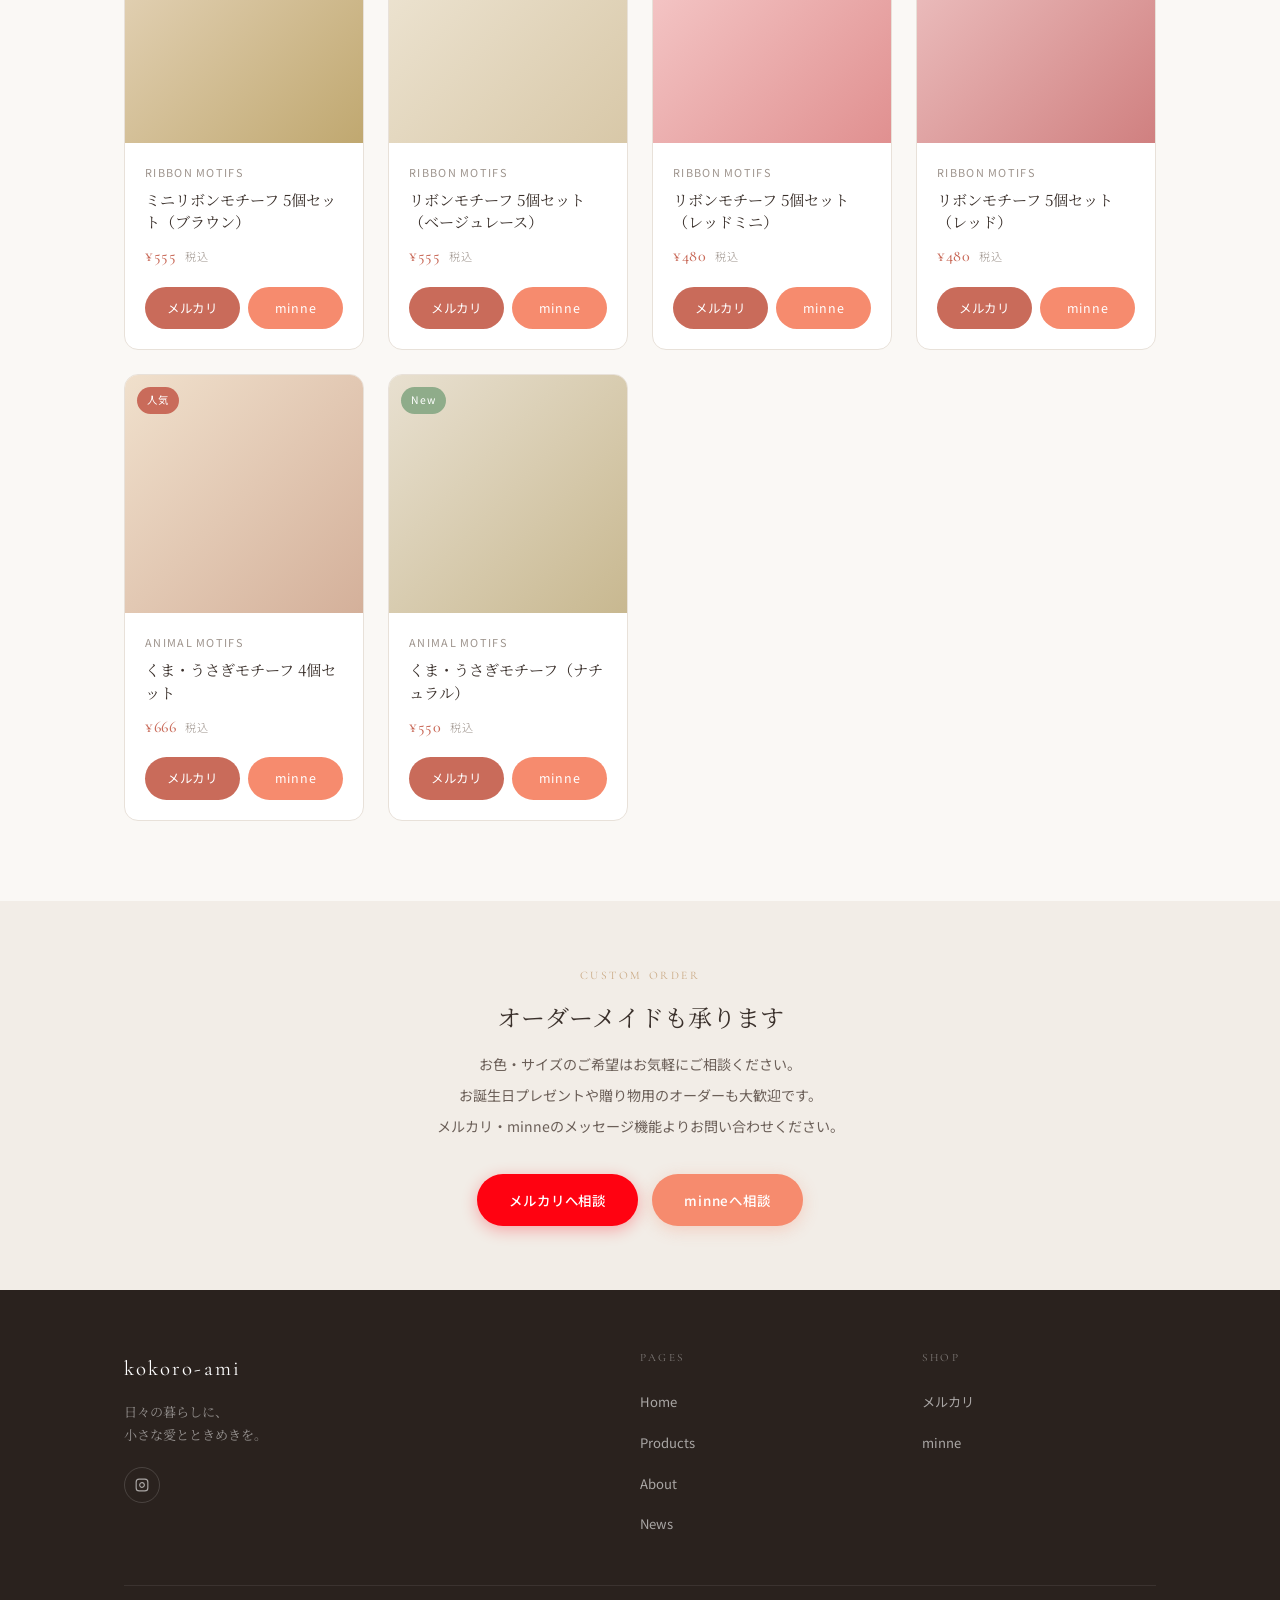
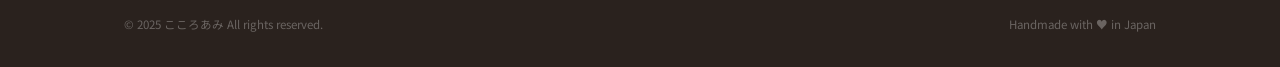
==== commit 97bdff9d: "商品ページ: 画像ブロック対策としてグラデーション背景を追加 Minne CDNのホットリンク保護に対応。 各商品カードに商品カラーに合わせたグラデーション背景を設定。 画像が読み込めない場合も見た目" ====
--- a/products.html
+++ b/products.html
@@ -81,9 +81,9 @@
 
           <!-- ── ポーチ ── -->
           <div class="product-card fade-in" data-category="pouch">
-            <div class="product-card__img-wrap">
+            <div class="product-card__img-wrap" style="background:linear-gradient(135deg,#f5d0d8 0%,#d4809a 100%);">
               <img src="https://image.minne.com/minne/mobile_app_product/480x480cq85/97c73c054693f925b05634281f126f0fa95602ac.jpeg"
-                   alt="かぎ針編みハートモチーフ巾着ポーチ" loading="lazy">
+                   alt="かぎ針編みハートモチーフ巾着ポーチ" loading="lazy" onerror="this.style.opacity=0">
               <span class="product-card__badge product-card__badge--popular">人気</span>
             </div>
             <div class="product-card__body">
@@ -99,9 +99,9 @@
 
           <!-- ── いちご ── -->
           <div class="product-card fade-in" data-category="flower">
-            <div class="product-card__img-wrap">
+            <div class="product-card__img-wrap" style="background:linear-gradient(135deg,#fde0e0 0%,#f0a0a8 100%);">
               <img src="https://image.minne.com/minne/mobile_app_product/480x480cq85/3b2feb68a5bfdeeb9cb91e5f90c5ac703e5b3133.jpeg"
-                   alt="ぷっくりかわいいかぎ針編みいちごモチーフ 5個セット" loading="lazy">
+                   alt="ぷっくりかわいいかぎ針編みいちごモチーフ 5個セット" loading="lazy" onerror="this.style.opacity=0">
               <span class="product-card__badge product-card__badge--popular">人気</span>
             </div>
             <div class="product-card__body">
@@ -117,9 +117,9 @@
 
           <!-- ── お花（ナチュラル）── -->
           <div class="product-card fade-in" data-category="flower">
-            <div class="product-card__img-wrap">
+            <div class="product-card__img-wrap" style="background:linear-gradient(135deg,#f5e8d8 0%,#d4b890 100%);">
               <img src="https://image.minne.com/minne/mobile_app_product/480x480cq85/cc2a176c7b3c25e986ad065810cd9d0582f1ad86.jpeg"
-                   alt="かぎ針編み小花モチーフ 5個セット ナチュラルカラー" loading="lazy">
+                   alt="かぎ針編み小花モチーフ 5個セット ナチュラルカラー" loading="lazy" onerror="this.style.opacity=0">
             </div>
             <div class="product-card__body">
               <p class="product-card__category">Motifs</p>
@@ -134,9 +134,9 @@
 
           <!-- ── お花（生成り）── -->
           <div class="product-card fade-in" data-category="flower">
-            <div class="product-card__img-wrap">
+            <div class="product-card__img-wrap" style="background:linear-gradient(135deg,#f0ead8 0%,#d8c8a0 100%);">
               <img src="https://image.minne.com/minne/mobile_app_product/480x480cq85/f30434375dd69c7af869bf06f82e122321175855.jpeg"
-                   alt="かぎ針編み小花モチーフ 5個セット 生成り" loading="lazy">
+                   alt="かぎ針編み小花モチーフ 5個セット 生成り" loading="lazy" onerror="this.style.opacity=0">
             </div>
             <div class="product-card__body">
               <p class="product-card__category">Motifs</p>
@@ -151,9 +151,9 @@
 
           <!-- ── お花（くすみピンク）── -->
           <div class="product-card fade-in" data-category="flower">
-            <div class="product-card__img-wrap">
+            <div class="product-card__img-wrap" style="background:linear-gradient(135deg,#f0d8e0 0%,#d4a0b8 100%);">
               <img src="https://image.minne.com/minne/mobile_app_product/480x480cq85/8d0871b282944b3da3c19ce23508d1c6f6ec4650.jpeg"
-                   alt="かぎ針編み小花モチーフ 5個セット くすみピンク" loading="lazy">
+                   alt="かぎ針編み小花モチーフ 5個セット くすみピンク" loading="lazy" onerror="this.style.opacity=0">
               <span class="product-card__badge product-card__badge--popular">人気</span>
             </div>
             <div class="product-card__body">
@@ -169,9 +169,9 @@
 
           <!-- ── 小花（ブルー）── -->
           <div class="product-card fade-in" data-category="flower">
-            <div class="product-card__img-wrap">
+            <div class="product-card__img-wrap" style="background:linear-gradient(135deg,#d8e8f0 0%,#a0c0d8 100%);">
               <img src="https://image.minne.com/minne/mobile_app_product/480x480cq85/32978cce001013e658154257174a0d63493a8c06.jpeg"
-                   alt="かぎ針編み小花モチーフ 5個セット ブルー" loading="lazy">
+                   alt="かぎ針編み小花モチーフ 5個セット ブルー" loading="lazy" onerror="this.style.opacity=0">
             </div>
             <div class="product-card__body">
               <p class="product-card__category">Motifs</p>
@@ -186,9 +186,9 @@
 
           <!-- ── 小花（イエロー）── -->
           <div class="product-card fade-in" data-category="flower">
-            <div class="product-card__img-wrap">
+            <div class="product-card__img-wrap" style="background:linear-gradient(135deg,#f8f0d0 0%,#e0d090 100%);">
               <img src="https://image.minne.com/minne/mobile_app_product/480x480cq85/3549f0761dae6ce0ffcfe82671da58f5905525c5.jpeg"
-                   alt="かぎ針編み小花モチーフ 5個セット イエロー" loading="lazy">
+                   alt="かぎ針編み小花モチーフ 5個セット イエロー" loading="lazy" onerror="this.style.opacity=0">
               <span class="product-card__badge product-card__badge--new">New</span>
             </div>
             <div class="product-card__body">
@@ -204,9 +204,9 @@
 
           <!-- ── お花 10個セット ── -->
           <div class="product-card fade-in" data-category="flower">
-            <div class="product-card__img-wrap">
+            <div class="product-card__img-wrap" style="background:linear-gradient(135deg,#fce8d0 0%,#f0c090 100%);">
               <img src="https://image.minne.com/minne/mobile_app_product/480x480cq85/abe0cb1739501a4a43c2a972c5ce974937daf04a.jpeg"
-                   alt="かぎ針編みお花モチーフ 10個セット 赤・緑" loading="lazy">
+                   alt="かぎ針編みお花モチーフ 10個セット 赤・緑" loading="lazy" onerror="this.style.opacity=0">
             </div>
             <div class="product-card__body">
               <p class="product-card__category">Motifs Set</p>
@@ -221,9 +221,9 @@
 
           <!-- ── リボン（ブラウン）── -->
           <div class="product-card fade-in" data-category="ribbon">
-            <div class="product-card__img-wrap">
+            <div class="product-card__img-wrap" style="background:linear-gradient(135deg,#e8d8c0 0%,#c0a870 100%);">
               <img src="https://image.minne.com/minne/mobile_app_product/480x480cq85/b83835acaa676615a3395aed237b5b21716f81ef.jpeg"
-                   alt="かぎ針編みミニリボンモチーフ 5個セット ブラウン" loading="lazy">
+                   alt="かぎ針編みミニリボンモチーフ 5個セット ブラウン" loading="lazy" onerror="this.style.opacity=0">
             </div>
             <div class="product-card__body">
               <p class="product-card__category">Ribbon Motifs</p>
@@ -238,9 +238,9 @@
 
           <!-- ── リボン（ベージュレース）── -->
           <div class="product-card fade-in" data-category="ribbon">
-            <div class="product-card__img-wrap">
+            <div class="product-card__img-wrap" style="background:linear-gradient(135deg,#f0e8d8 0%,#d8c8a8 100%);">
               <img src="https://image.minne.com/minne/mobile_app_product/480x480cq85/f4f87bc8ddf4c8d05d528da85dfa5c455a7cce2f.jpeg"
-                   alt="かぎ針編みリボンモチーフ 5個セット ベージュレース" loading="lazy">
+                   alt="かぎ針編みリボンモチーフ 5個セット ベージュレース" loading="lazy" onerror="this.style.opacity=0">
               <span class="product-card__badge product-card__badge--popular">人気</span>
             </div>
             <div class="product-card__body">
@@ -256,9 +256,9 @@
 
           <!-- ── リボン（レッドミニ）── -->
           <div class="product-card fade-in" data-category="ribbon">
-            <div class="product-card__img-wrap">
+            <div class="product-card__img-wrap" style="background:linear-gradient(135deg,#f8d0d0 0%,#e09090 100%);">
               <img src="https://image.minne.com/minne/mobile_app_product/480x480cq85/de746868013bb0dac34af6a8ea4a66ab222ffc91.jpeg"
-                   alt="かぎ針編みリボンモチーフ 5個セット レッドミニ" loading="lazy">
+                   alt="かぎ針編みリボンモチーフ 5個セット レッドミニ" loading="lazy" onerror="this.style.opacity=0">
             </div>
             <div class="product-card__body">
               <p class="product-card__category">Ribbon Motifs</p>
@@ -273,9 +273,9 @@
 
           <!-- ── リボン（レッド）── -->
           <div class="product-card fade-in" data-category="ribbon">
-            <div class="product-card__img-wrap">
+            <div class="product-card__img-wrap" style="background:linear-gradient(135deg,#f0c8c8 0%,#d08080 100%);">
               <img src="https://image.minne.com/minne/mobile_app_product/480x480cq85/39d3260df2d241d64e7bb2d0012b20b010deed7c.jpeg"
-                   alt="かぎ針編みリボンモチーフ 5個セット レッド" loading="lazy">
+                   alt="かぎ針編みリボンモチーフ 5個セット レッド" loading="lazy" onerror="this.style.opacity=0">
             </div>
             <div class="product-card__body">
               <p class="product-card__category">Ribbon Motifs</p>
@@ -290,9 +290,9 @@
 
           <!-- ── くま・うさぎ 4個セット ── -->
           <div class="product-card fade-in" data-category="animal">
-            <div class="product-card__img-wrap">
+            <div class="product-card__img-wrap" style="background:linear-gradient(135deg,#f0e0cc 0%,#d4b09a 100%);">
               <img src="https://image.minne.com/minne/mobile_app_product/480x480cq85/8b7760011ed27a3f1c31b550831278143e4acdd9.jpeg"
-                   alt="かぎ針編みくま・うさぎモチーフ 4個セット リボン付き" loading="lazy">
+                   alt="かぎ針編みくま・うさぎモチーフ 4個セット リボン付き" loading="lazy" onerror="this.style.opacity=0">
               <span class="product-card__badge product-card__badge--popular">人気</span>
             </div>
             <div class="product-card__body">
@@ -308,9 +308,9 @@
 
           <!-- ── くま・うさぎ ナチュラル ── -->
           <div class="product-card fade-in" data-category="animal">
-            <div class="product-card__img-wrap">
+            <div class="product-card__img-wrap" style="background:linear-gradient(135deg,#e8e0d0 0%,#c8b890 100%);">
               <img src="https://image.minne.com/minne/mobile_app_product/480x480cq85/6850656c6dcd702f2850e54897a5be87d08dbdc2.jpeg"
-                   alt="かぎ針編みくま・うさぎモチーフ ナチュラル 韓国風" loading="lazy">
+                   alt="かぎ針編みくま・うさぎモチーフ ナチュラル 韓国風" loading="lazy" onerror="this.style.opacity=0">
               <span class="product-card__badge product-card__badge--new">New</span>
             </div>
             <div class="product-card__body">
--- a/css/style.css
+++ b/css/style.css
@@ -1302,12 +1302,688 @@
 }
 
 /* ============================================
+   TRANSPARENT HEADER (over hero)
+   ============================================ */
+.site-header--hero {
+  background: transparent;
+  border-bottom-color: transparent;
+}
+.site-header--hero .site-logo,
+.site-header--hero .site-nav__link {
+  color: white;
+}
+.site-header--hero .site-logo__sub { color: rgba(255,255,255,0.55); }
+.site-header--hero .hamburger span  { background: white; }
+.site-header--hero .site-nav__cta   { background: rgba(255,255,255,0.15); border: 1px solid rgba(255,255,255,0.35); }
+.site-header--hero .site-nav__cta:hover { background: rgba(255,255,255,0.28); }
+
+.site-header--hero.scrolled {
+  background: rgba(250, 248, 245, 0.96);
+  border-bottom-color: var(--border);
+}
+.site-header--hero.scrolled .site-logo,
+.site-header--hero.scrolled .site-nav__link { color: var(--text); }
+.site-header--hero.scrolled .site-logo__sub  { color: var(--text-light); }
+.site-header--hero.scrolled .hamburger span  { background: var(--text); }
+.site-header--hero.scrolled .site-nav__cta   { background: var(--accent); border-color: var(--accent); }
+
+/* ============================================
+   ① FIRST VIEW
+   ============================================ */
+.fv {
+  position: relative;
+  min-height: 100svh;
+  display: flex;
+  align-items: flex-end;
+  justify-content: center;
+  padding-bottom: 64px;
+  overflow: hidden;
+}
+
+.fv__bg {
+  position: absolute;
+  inset: 0;
+  background: linear-gradient(160deg, #e8c0b0 0%, #c89080 40%, #a07060 100%);
+}
+
+.fv__bg-img {
+  width: 100%; height: 100%;
+  object-fit: cover;
+  object-position: center;
+}
+
+.fv__overlay {
+  position: absolute;
+  inset: 0;
+  background: linear-gradient(
+    to bottom,
+    rgba(10, 5, 3, 0.1) 0%,
+    rgba(10, 5, 3, 0.05) 25%,
+    rgba(10, 5, 3, 0.35) 65%,
+    rgba(10, 5, 3, 0.72) 100%
+  );
+}
+
+.fv__content {
+  position: relative;
+  z-index: 1;
+  text-align: center;
+  padding: 0 24px;
+  width: 100%;
+  max-width: 560px;
+  color: white;
+}
+
+.fv__eyebrow {
+  font-family: var(--font-en);
+  font-size: 0.65rem;
+  letter-spacing: 0.3em;
+  text-transform: uppercase;
+  color: rgba(255,255,255,0.65);
+  margin-bottom: 18px;
+}
+
+.fv__title {
+  font-family: var(--font-jp-serif);
+  font-size: clamp(1.9rem, 6vw, 2.8rem);
+  font-weight: 300;
+  line-height: 1.65;
+  color: white;
+  margin-bottom: 14px;
+}
+
+.fv__title em {
+  font-style: normal;
+  color: #ffd6c8;
+}
+
+.fv__desc {
+  font-size: 0.82rem;
+  color: rgba(255,255,255,0.7);
+  line-height: 1.9;
+  margin-bottom: 36px;
+}
+
+.fv__btns {
+  display: flex;
+  flex-direction: column;
+  gap: 12px;
+  margin-bottom: 44px;
+}
+
+.fv-btn {
+  display: flex;
+  align-items: center;
+  justify-content: center;
+  gap: 8px;
+  font-size: 0.9rem;
+  font-weight: 500;
+  letter-spacing: 0.04em;
+  padding: 16px 28px;
+  border-radius: var(--radius-pill);
+  transition: all var(--transition);
+  white-space: nowrap;
+}
+
+.fv-btn--mercari {
+  background: #ff0211;
+  color: white;
+  box-shadow: 0 4px 20px rgba(255, 2, 17, 0.45);
+}
+.fv-btn--mercari:hover {
+  background: #d40010;
+  transform: translateY(-2px);
+  box-shadow: 0 8px 28px rgba(255, 2, 17, 0.5);
+}
+
+.fv-btn--minne {
+  background: rgba(255,255,255,0.14);
+  color: white;
+  border: 1.5px solid rgba(255,255,255,0.45);
+  backdrop-filter: blur(8px);
+  -webkit-backdrop-filter: blur(8px);
+}
+.fv-btn--minne:hover {
+  background: rgba(255,255,255,0.26);
+  transform: translateY(-2px);
+}
+
+.fv__scroll-hint {
+  display: inline-flex;
+  flex-direction: column;
+  align-items: center;
+  gap: 6px;
+  font-family: var(--font-en);
+  font-size: 0.58rem;
+  letter-spacing: 0.22em;
+  text-transform: uppercase;
+  color: rgba(255,255,255,0.45);
+  transition: color var(--transition);
+}
+.fv__scroll-hint:hover { color: rgba(255,255,255,0.8); }
+
+/* ============================================
+   ② STORY SECTION
+   ============================================ */
+.story-section {
+  padding: 104px 0 96px;
+  text-align: center;
+}
+
+.story-label {
+  display: block;
+  font-family: var(--font-en);
+  font-size: 0.65rem;
+  letter-spacing: 0.28em;
+  text-transform: uppercase;
+  color: var(--primary);
+  margin-bottom: 20px;
+}
+
+.story-title {
+  font-family: var(--font-jp-serif);
+  font-size: clamp(1.55rem, 4.5vw, 2.2rem);
+  font-weight: 400;
+  line-height: 1.75;
+  color: var(--text);
+  margin-bottom: 28px;
+}
+
+.story-body {
+  font-size: 0.9rem;
+  color: var(--text-mid);
+  line-height: 2.5;
+  margin-bottom: 40px;
+}
+
+.story-sig {
+  display: inline-flex;
+  align-items: center;
+  gap: 14px;
+  background: var(--bg-alt);
+  padding: 16px 28px;
+  border-radius: var(--radius-pill);
+}
+
+.story-sig__avatar {
+  width: 44px; height: 44px;
+  border-radius: 50%;
+  background: linear-gradient(135deg, #f5d0d8 0%, #d4809a 100%);
+  flex-shrink: 0;
+}
+
+.story-sig__name {
+  font-family: var(--font-jp-serif);
+  font-size: 0.88rem;
+  color: var(--text);
+  text-align: left;
+}
+
+.story-sig__role {
+  font-size: 0.7rem;
+  color: var(--text-light);
+  margin-top: 3px;
+  text-align: left;
+}
+
+/* ============================================
+   ③ SCENES SECTION
+   ============================================ */
+.scenes { overflow: hidden; }
+
+.scene {
+  display: grid;
+  grid-template-columns: 1fr 1fr;
+  min-height: 72vh;
+}
+
+.scene--flip { direction: rtl; }
+.scene--flip > * { direction: ltr; }
+
+.scene__visual {
+  position: relative;
+  overflow: hidden;
+}
+
+.scene__visual img {
+  position: absolute;
+  inset: 0;
+  width: 100%; height: 100%;
+  object-fit: cover;
+  transition: transform 0.8s cubic-bezier(0.4,0,0.2,1);
+}
+
+.scene:hover .scene__visual img { transform: scale(1.04); }
+
+.scene__visual--1 { background: linear-gradient(160deg, #f5e0d0 0%, #d4a880 50%, #b88860 100%); }
+.scene__visual--2 { background: linear-gradient(160deg, #f0d8e8 0%, #d4a0c0 50%, #b87898 100%); }
+.scene__visual--3 { background: linear-gradient(160deg, #d8ead0 0%, #a8c8a0 50%, #80a878 100%); }
+
+.scene__text {
+  display: flex;
+  flex-direction: column;
+  justify-content: center;
+  padding: 64px 56px;
+  background: var(--bg);
+}
+
+.scene--flip .scene__text { background: var(--bg-alt); }
+
+.scene__num {
+  font-family: var(--font-en);
+  font-size: 0.62rem;
+  letter-spacing: 0.3em;
+  color: var(--primary);
+  margin-bottom: 20px;
+}
+
+.scene__title {
+  font-family: var(--font-jp-serif);
+  font-size: clamp(1.3rem, 2.8vw, 2rem);
+  font-weight: 400;
+  line-height: 1.7;
+  color: var(--text);
+  margin-bottom: 20px;
+}
+
+.scene__desc {
+  font-size: 0.86rem;
+  color: var(--text-mid);
+  line-height: 2.3;
+}
+
+/* ============================================
+   ④ POPULAR PRODUCTS
+   ============================================ */
+.pop-section {
+  padding: 88px 0;
+  background: var(--bg-alt);
+}
+
+.pop-header {
+  text-align: center;
+  margin-bottom: 56px;
+}
+
+.pop-label {
+  display: block;
+  font-family: var(--font-en);
+  font-size: 0.65rem;
+  letter-spacing: 0.28em;
+  text-transform: uppercase;
+  color: var(--primary);
+  margin-bottom: 14px;
+}
+
+.pop-title {
+  font-family: var(--font-jp-serif);
+  font-size: clamp(1.5rem, 4vw, 2rem);
+  font-weight: 400;
+  color: var(--text);
+}
+
+.pop-grid {
+  display: grid;
+  grid-template-columns: repeat(4, 1fr);
+  gap: 20px;
+}
+
+.pop-card {
+  background: white;
+  border-radius: var(--radius-md);
+  overflow: hidden;
+  border: 1px solid var(--border);
+  transition: transform var(--transition), box-shadow var(--transition);
+}
+
+.pop-card:hover {
+  transform: translateY(-6px);
+  box-shadow: 0 16px 40px var(--shadow-md);
+}
+
+.pop-card__img {
+  position: relative;
+  aspect-ratio: 1;
+  overflow: hidden;
+}
+
+.pop-card__img img {
+  position: absolute;
+  inset: 0;
+  width: 100%; height: 100%;
+  object-fit: cover;
+  transition: transform 0.6s cubic-bezier(0.4,0,0.2,1);
+}
+
+.pop-card:hover .pop-card__img img { transform: scale(1.06); }
+
+.pop-badge {
+  position: absolute;
+  top: 10px; left: 10px;
+  font-size: 0.63rem;
+  font-weight: 600;
+  padding: 4px 10px;
+  border-radius: var(--radius-pill);
+  color: white;
+  letter-spacing: 0.04em;
+}
+
+.pop-badge--hot     { background: #e53e3e; }
+.pop-badge--popular { background: var(--accent); }
+.pop-badge--new     { background: var(--sage); }
+.pop-badge--rec     { background: var(--primary-dark); }
+
+.pop-card__body { padding: 16px; }
+
+.pop-card__name {
+  font-family: var(--font-jp-serif);
+  font-size: 0.88rem;
+  line-height: 1.55;
+  color: var(--text);
+  margin-bottom: 10px;
+}
+
+.pop-card__price {
+  font-family: var(--font-en);
+  font-size: 1.1rem;
+  color: var(--accent);
+  font-weight: 500;
+  margin-bottom: 12px;
+  letter-spacing: 0.02em;
+}
+
+.pop-card__btns { display: flex; gap: 6px; }
+
+.pop-card__btn {
+  flex: 1;
+  text-align: center;
+  padding: 9px 6px;
+  border-radius: var(--radius-pill);
+  font-size: 0.74rem;
+  font-weight: 500;
+  transition: all var(--transition);
+  letter-spacing: 0.02em;
+}
+
+.pop-card__btn--m { background: #ff0211; color: white; }
+.pop-card__btn--m:hover { background: #d40010; transform: translateY(-1px); }
+.pop-card__btn--n { background: #f68b6e; color: white; }
+.pop-card__btn--n:hover { background: #e07a5e; transform: translateY(-1px); }
+
+/* ============================================
+   ⑤ PURCHASE GUIDE
+   ============================================ */
+.buy-section {
+  padding: 100px 0;
+  background: var(--bg);
+}
+
+.buy-header {
+  text-align: center;
+  margin-bottom: 56px;
+}
+
+.buy-label {
+  display: block;
+  font-family: var(--font-en);
+  font-size: 0.65rem;
+  letter-spacing: 0.28em;
+  text-transform: uppercase;
+  color: var(--primary);
+  margin-bottom: 18px;
+}
+
+.buy-title {
+  font-family: var(--font-jp-serif);
+  font-size: clamp(1.5rem, 4vw, 2rem);
+  font-weight: 400;
+  color: var(--text);
+  margin-bottom: 14px;
+  line-height: 1.6;
+}
+
+.buy-note {
+  font-size: 0.84rem;
+  color: var(--text-mid);
+  line-height: 2;
+}
+
+.buy-cards {
+  display: grid;
+  grid-template-columns: 1fr 1fr;
+  gap: 24px;
+}
+
+.buy-card {
+  background: var(--bg-alt);
+  border-radius: var(--radius-lg);
+  padding: 40px 32px;
+  text-align: center;
+  display: flex;
+  flex-direction: column;
+  align-items: center;
+  gap: 16px;
+}
+
+.buy-card__icon {
+  width: 56px; height: 56px;
+  border-radius: 50%;
+  display: flex;
+  align-items: center;
+  justify-content: center;
+  font-size: 1rem;
+  font-weight: 700;
+  color: white;
+  letter-spacing: -0.02em;
+}
+
+.buy-card__icon--m { background: #ff0211; }
+.buy-card__icon--n { background: #f68b6e; }
+
+.buy-card__name {
+  font-family: var(--font-jp-serif);
+  font-size: 1.1rem;
+  color: var(--text);
+}
+
+.buy-card__desc {
+  font-size: 0.82rem;
+  color: var(--text-mid);
+  line-height: 2.1;
+  flex: 1;
+}
+
+.buy-card__btn {
+  display: flex;
+  align-items: center;
+  justify-content: center;
+  width: 100%;
+  padding: 15px 20px;
+  border-radius: var(--radius-pill);
+  font-size: 0.85rem;
+  font-weight: 500;
+  letter-spacing: 0.04em;
+  transition: all var(--transition);
+}
+
+.buy-card__btn--m { background: #ff0211; color: white; box-shadow: 0 4px 16px rgba(255,2,17,0.3); }
+.buy-card__btn--m:hover { background: #d40010; transform: translateY(-2px); }
+.buy-card__btn--n { background: #f68b6e; color: white; box-shadow: 0 4px 16px rgba(246,139,110,0.3); }
+.buy-card__btn--n:hover { background: #e07a5e; transform: translateY(-2px); }
+
+/* ============================================
+   ⑥ TRUST SECTION
+   ============================================ */
+.trust-section {
+  padding: 88px 0;
+  background: var(--bg-alt);
+  text-align: center;
+}
+
+.trust-stats {
+  display: flex;
+  align-items: center;
+  justify-content: center;
+  gap: 0;
+  margin-bottom: 36px;
+}
+
+.trust-stat { flex: 1; max-width: 200px; }
+
+.trust-divider {
+  width: 1px;
+  height: 48px;
+  background: var(--border);
+  flex-shrink: 0;
+}
+
+.trust-num {
+  font-family: var(--font-en);
+  font-size: clamp(2rem, 5vw, 3rem);
+  font-weight: 300;
+  color: var(--text);
+  letter-spacing: -0.02em;
+  line-height: 1;
+  margin-bottom: 10px;
+}
+
+.trust-num span {
+  font-size: 1.2rem;
+  color: var(--primary);
+}
+
+.trust-label {
+  font-size: 0.72rem;
+  color: var(--text-light);
+  letter-spacing: 0.08em;
+}
+
+.trust-quote {
+  font-family: var(--font-jp-serif);
+  font-size: 0.9rem;
+  color: var(--text-mid);
+  line-height: 2.4;
+}
+
+/* ============================================
+   ⑦ ABOUT SECTION
+   ============================================ */
+.about-grid {
+  display: grid;
+  grid-template-columns: 1fr 1fr;
+  gap: 80px;
+  align-items: center;
+}
+
+.about-img__inner {
+  aspect-ratio: 4/5;
+  border-radius: var(--radius-lg);
+  background: linear-gradient(160deg, #f5e8dd 0%, #ddc0a0 60%, #c9a882 100%);
+}
+
+.about-title {
+  font-family: var(--font-jp-serif);
+  font-size: clamp(1.4rem, 3.5vw, 1.9rem);
+  font-weight: 400;
+  line-height: 1.6;
+  color: var(--text);
+  margin-bottom: 24px;
+}
+
+.about-body {
+  font-size: 0.88rem;
+  color: var(--text-mid);
+  line-height: 2.3;
+  margin-bottom: 14px;
+}
+
+.about-pills {
+  display: flex;
+  gap: 10px;
+  flex-wrap: wrap;
+  margin-top: 24px;
+}
+
+.about-pill {
+  display: flex;
+  align-items: center;
+  gap: 6px;
+  background: var(--bg-alt);
+  border-radius: var(--radius-pill);
+  padding: 8px 16px;
+  font-size: 0.78rem;
+  color: var(--text-mid);
+}
+
+/* ============================================
+   RESPONSIVE — NEW SECTIONS (≤768px)
+   ============================================ */
+@media (max-width: 768px) {
+  /* Scenes */
+  .scene {
+    grid-template-columns: 1fr;
+    min-height: auto;
+    direction: ltr;
+  }
+  .scene__visual { aspect-ratio: 4/3; }
+  .scene__visual img { position: absolute; }
+  .scene__text { padding: 44px 24px; }
+
+  /* Products */
+  .pop-grid { grid-template-columns: repeat(2, 1fr); gap: 14px; }
+
+  /* Buy guide */
+  .buy-cards { grid-template-columns: 1fr; gap: 20px; }
+
+  /* Trust */
+  .trust-stats { gap: 0; }
+  .trust-num { font-size: 2rem; }
+
+  /* About */
+  .about-grid { grid-template-columns: 1fr; gap: 40px; }
+}
+
+/* ============================================
    RESPONSIVE — MOBILE (≤480px)
    ============================================ */
 @media (max-width: 480px) {
   .container { padding: 0 16px; }
   .section { padding: 48px 0; }
 
+  /* FV */
+  .fv__title { font-size: 1.7rem; }
+  .fv__btns  { gap: 10px; }
+  .fv-btn    { padding: 15px 20px; font-size: 0.85rem; }
+
+  /* Story */
+  .story-section { padding: 72px 0 64px; }
+  .story-sig { flex-direction: column; text-align: center; border-radius: var(--radius-lg); }
+  .story-sig__name, .story-sig__role { text-align: center; }
+
+  /* Scenes */
+  .scene__text { padding: 36px 20px; }
+  .scene__title { font-size: 1.3rem; }
+
+  /* Products */
+  .pop-section    { padding: 64px 0; }
+  .pop-grid       { grid-template-columns: repeat(2, 1fr); gap: 10px; }
+  .pop-card__body { padding: 12px; }
+  .pop-card__name { font-size: 0.78rem; }
+  .pop-card__btn  { padding: 8px 4px; font-size: 0.68rem; }
+
+  /* Buy guide */
+  .buy-section  { padding: 72px 0; }
+  .buy-card     { padding: 28px 20px; }
+
+  /* Trust */
+  .trust-section { padding: 64px 0; }
+  .trust-num     { font-size: 1.75rem; }
+  .trust-stats   { gap: 0; }
+
+  /* About */
+  .about-pills { gap: 8px; }
+  .about-pill  { font-size: 0.72rem; padding: 7px 12px; }
+
   .hero { min-height: auto; padding: 100px 0 48px; }
 
   .hero-title { font-size: 1.8rem; }
